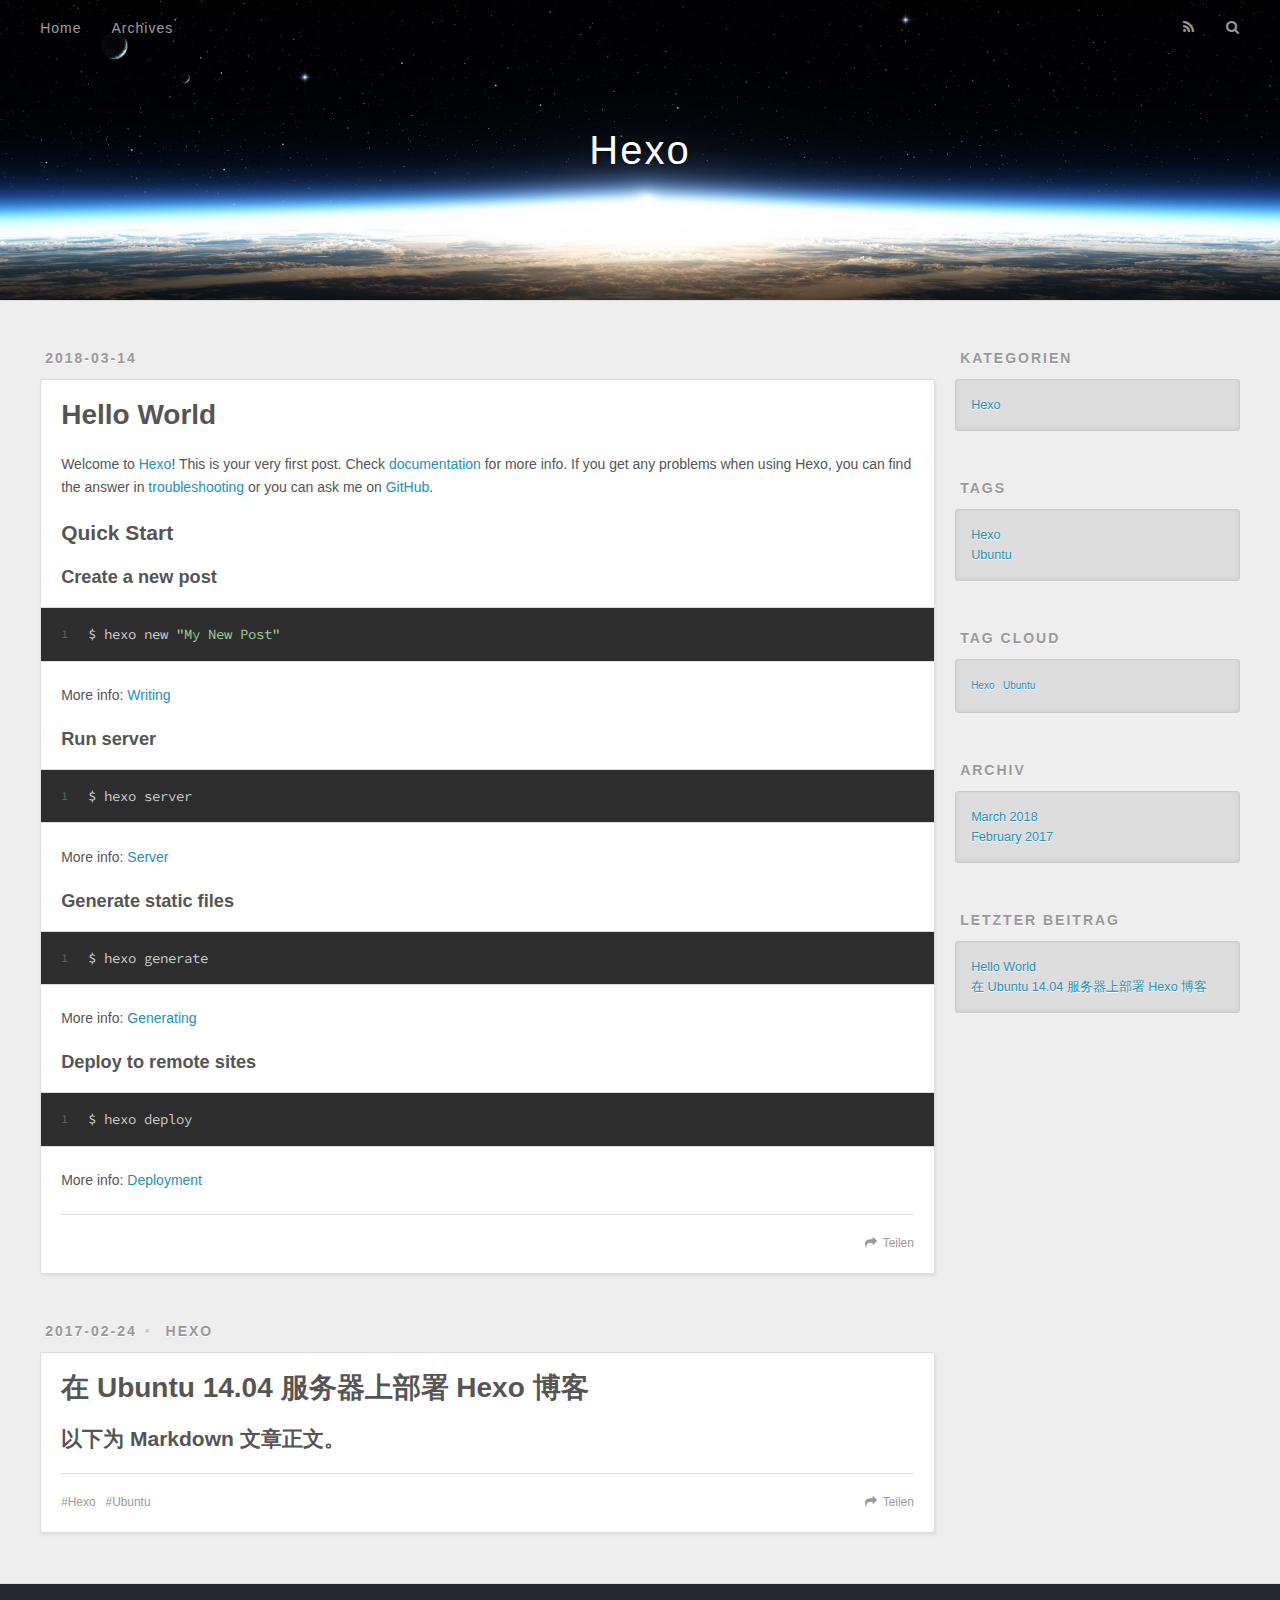
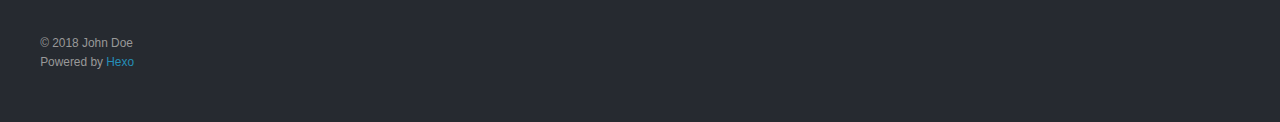
==== index.html @ 6bcdb3d4 "Site updated: 2018-03-14 22:25:10" ====
<!DOCTYPE html>
<html>
<head>
  <meta charset="utf-8">
  

  
  <title>Hexo</title>
  <meta name="viewport" content="width=device-width, initial-scale=1, maximum-scale=1">
  <meta property="og:type" content="website">
<meta property="og:title" content="Hexo">
<meta property="og:url" content="http://140.143.28.171/index.html">
<meta property="og:site_name" content="Hexo">
<meta name="twitter:card" content="summary">
<meta name="twitter:title" content="Hexo">
  
    <link rel="alternate" href="/atom.xml" title="Hexo" type="application/atom+xml">
  
  
    <link rel="icon" href="/favicon.png">
  
  
    <link href="//fonts.googleapis.com/css?family=Source+Code+Pro" rel="stylesheet" type="text/css">
  
  <link rel="stylesheet" href="/css/style.css">
</head>

<body>
  <div id="container">
    <div id="wrap">
      <header id="header">
  <div id="banner"></div>
  <div id="header-outer" class="outer">
    <div id="header-title" class="inner">
      <h1 id="logo-wrap">
        <a href="/" id="logo">Hexo</a>
      </h1>
      
    </div>
    <div id="header-inner" class="inner">
      <nav id="main-nav">
        <a id="main-nav-toggle" class="nav-icon"></a>
        
          <a class="main-nav-link" href="/">Home</a>
        
          <a class="main-nav-link" href="/archives">Archives</a>
        
      </nav>
      <nav id="sub-nav">
        
          <a id="nav-rss-link" class="nav-icon" href="/atom.xml" title="RSS Feed"></a>
        
        <a id="nav-search-btn" class="nav-icon" title="Suche"></a>
      </nav>
      <div id="search-form-wrap">
        <form action="//google.com/search" method="get" accept-charset="UTF-8" class="search-form"><input type="search" name="q" class="search-form-input" placeholder="Search"><button type="submit" class="search-form-submit">&#xF002;</button><input type="hidden" name="sitesearch" value="http://140.143.28.171"></form>
      </div>
    </div>
  </div>
</header>
      <div class="outer">
        <section id="main">
  
    <article id="post-hello-world" class="article article-type-post" itemscope itemprop="blogPost">
  <div class="article-meta">
    <a href="/2018/03/14/hello-world/" class="article-date">
  <time datetime="2018-03-14T14:08:36.602Z" itemprop="datePublished">2018-03-14</time>
</a>
    
  </div>
  <div class="article-inner">
    
    
      <header class="article-header">
        
  
    <h1 itemprop="name">
      <a class="article-title" href="/2018/03/14/hello-world/">Hello World</a>
    </h1>
  

      </header>
    
    <div class="article-entry" itemprop="articleBody">
      
        <p>Welcome to <a href="https://hexo.io/" target="_blank" rel="noopener">Hexo</a>! This is your very first post. Check <a href="https://hexo.io/docs/" target="_blank" rel="noopener">documentation</a> for more info. If you get any problems when using Hexo, you can find the answer in <a href="https://hexo.io/docs/troubleshooting.html" target="_blank" rel="noopener">troubleshooting</a> or you can ask me on <a href="https://github.com/hexojs/hexo/issues" target="_blank" rel="noopener">GitHub</a>.</p>
<h2 id="Quick-Start"><a href="#Quick-Start" class="headerlink" title="Quick Start"></a>Quick Start</h2><h3 id="Create-a-new-post"><a href="#Create-a-new-post" class="headerlink" title="Create a new post"></a>Create a new post</h3><figure class="highlight bash"><table><tr><td class="gutter"><pre><span class="line">1</span><br></pre></td><td class="code"><pre><span class="line">$ hexo new <span class="string">"My New Post"</span></span><br></pre></td></tr></table></figure>
<p>More info: <a href="https://hexo.io/docs/writing.html" target="_blank" rel="noopener">Writing</a></p>
<h3 id="Run-server"><a href="#Run-server" class="headerlink" title="Run server"></a>Run server</h3><figure class="highlight bash"><table><tr><td class="gutter"><pre><span class="line">1</span><br></pre></td><td class="code"><pre><span class="line">$ hexo server</span><br></pre></td></tr></table></figure>
<p>More info: <a href="https://hexo.io/docs/server.html" target="_blank" rel="noopener">Server</a></p>
<h3 id="Generate-static-files"><a href="#Generate-static-files" class="headerlink" title="Generate static files"></a>Generate static files</h3><figure class="highlight bash"><table><tr><td class="gutter"><pre><span class="line">1</span><br></pre></td><td class="code"><pre><span class="line">$ hexo generate</span><br></pre></td></tr></table></figure>
<p>More info: <a href="https://hexo.io/docs/generating.html" target="_blank" rel="noopener">Generating</a></p>
<h3 id="Deploy-to-remote-sites"><a href="#Deploy-to-remote-sites" class="headerlink" title="Deploy to remote sites"></a>Deploy to remote sites</h3><figure class="highlight bash"><table><tr><td class="gutter"><pre><span class="line">1</span><br></pre></td><td class="code"><pre><span class="line">$ hexo deploy</span><br></pre></td></tr></table></figure>
<p>More info: <a href="https://hexo.io/docs/deployment.html" target="_blank" rel="noopener">Deployment</a></p>

      
    </div>
    <footer class="article-footer">
      <a data-url="http://140.143.28.171/2018/03/14/hello-world/" data-id="cjer6gleu0001uqwlw4zab9rf" class="article-share-link">Teilen</a>
      
      
    </footer>
  </div>
  
</article>


  
    <article id="post-first-post" class="article article-type-post" itemscope itemprop="blogPost">
  <div class="article-meta">
    <a href="/2017/02/24/first-post/" class="article-date">
  <time datetime="2017-02-24T07:31:00.000Z" itemprop="datePublished">2017-02-24</time>
</a>
    
  <div class="article-category">
    <a class="article-category-link" href="/categories/Hexo/">Hexo</a>
  </div>

  </div>
  <div class="article-inner">
    
    
      <header class="article-header">
        
  
    <h1 itemprop="name">
      <a class="article-title" href="/2017/02/24/first-post/">在 Ubuntu 14.04 服务器上部署 Hexo 博客</a>
    </h1>
  

      </header>
    
    <div class="article-entry" itemprop="articleBody">
      
        <h2 id="以下为-Markdown-文章正文。"><a href="#以下为-Markdown-文章正文。" class="headerlink" title="以下为 Markdown 文章正文。"></a>以下为 Markdown 文章正文。</h2>
      
    </div>
    <footer class="article-footer">
      <a data-url="http://140.143.28.171/2017/02/24/first-post/" data-id="cjer6glel0000uqwlnw3iec7z" class="article-share-link">Teilen</a>
      
      
  <ul class="article-tag-list"><li class="article-tag-list-item"><a class="article-tag-list-link" href="/tags/Hexo/">Hexo</a></li><li class="article-tag-list-item"><a class="article-tag-list-link" href="/tags/Ubuntu/">Ubuntu</a></li></ul>

    </footer>
  </div>
  
</article>


  


</section>
        
          <aside id="sidebar">
  
    
  <div class="widget-wrap">
    <h3 class="widget-title">Kategorien</h3>
    <div class="widget">
      <ul class="category-list"><li class="category-list-item"><a class="category-list-link" href="/categories/Hexo/">Hexo</a></li></ul>
    </div>
  </div>


  
    
  <div class="widget-wrap">
    <h3 class="widget-title">Tags</h3>
    <div class="widget">
      <ul class="tag-list"><li class="tag-list-item"><a class="tag-list-link" href="/tags/Hexo/">Hexo</a></li><li class="tag-list-item"><a class="tag-list-link" href="/tags/Ubuntu/">Ubuntu</a></li></ul>
    </div>
  </div>


  
    
  <div class="widget-wrap">
    <h3 class="widget-title">Tag Cloud</h3>
    <div class="widget tagcloud">
      <a href="/tags/Hexo/" style="font-size: 10px;">Hexo</a> <a href="/tags/Ubuntu/" style="font-size: 10px;">Ubuntu</a>
    </div>
  </div>

  
    
  <div class="widget-wrap">
    <h3 class="widget-title">Archiv</h3>
    <div class="widget">
      <ul class="archive-list"><li class="archive-list-item"><a class="archive-list-link" href="/archives/2018/03/">March 2018</a></li><li class="archive-list-item"><a class="archive-list-link" href="/archives/2017/02/">February 2017</a></li></ul>
    </div>
  </div>


  
    
  <div class="widget-wrap">
    <h3 class="widget-title">letzter Beitrag</h3>
    <div class="widget">
      <ul>
        
          <li>
            <a href="/2018/03/14/hello-world/">Hello World</a>
          </li>
        
          <li>
            <a href="/2017/02/24/first-post/">在 Ubuntu 14.04 服务器上部署 Hexo 博客</a>
          </li>
        
      </ul>
    </div>
  </div>

  
</aside>
        
      </div>
      <footer id="footer">
  
  <div class="outer">
    <div id="footer-info" class="inner">
      &copy; 2018 John Doe<br>
      Powered by <a href="http://hexo.io/" target="_blank">Hexo</a>
    </div>
  </div>
</footer>
    </div>
    <nav id="mobile-nav">
  
    <a href="/" class="mobile-nav-link">Home</a>
  
    <a href="/archives" class="mobile-nav-link">Archives</a>
  
</nav>
    

<script src="//ajax.googleapis.com/ajax/libs/jquery/2.0.3/jquery.min.js"></script>


  <link rel="stylesheet" href="/fancybox/jquery.fancybox.css">
  <script src="/fancybox/jquery.fancybox.pack.js"></script>


<script src="/js/script.js"></script>



  </div>
</body>
</html>
---- css/style.css ----
body {
  width: 100%;
}
body:before,
body:after {
  content: "";
  display: table;
}
body:after {
  clear: both;
}
html,
body,
div,
span,
applet,
object,
iframe,
h1,
h2,
h3,
h4,
h5,
h6,
p,
blockquote,
pre,
a,
abbr,
acronym,
address,
big,
cite,
code,
del,
dfn,
em,
img,
ins,
kbd,
q,
s,
samp,
small,
strike,
strong,
sub,
sup,
tt,
var,
dl,
dt,
dd,
ol,
ul,
li,
fieldset,
form,
label,
legend,
table,
caption,
tbody,
tfoot,
thead,
tr,
th,
td {
  margin: 0;
  padding: 0;
  border: 0;
  outline: 0;
  font-weight: inherit;
  font-style: inherit;
  font-family: inherit;
  font-size: 100%;
  vertical-align: baseline;
}
body {
  line-height: 1;
  color: #000;
  background: #fff;
}
ol,
ul {
  list-style: none;
}
table {
  border-collapse: separate;
  border-spacing: 0;
  vertical-align: middle;
}
caption,
th,
td {
  text-align: left;
  font-weight: normal;
  vertical-align: middle;
}
a img {
  border: none;
}
input,
button {
  margin: 0;
  padding: 0;
}
input::-moz-focus-inner,
button::-moz-focus-inner {
  border: 0;
  padding: 0;
}
@font-face {
  font-family: FontAwesome;
  font-style: normal;
  font-weight: normal;
  src: url("fonts/fontawesome-webfont.eot?v=#4.0.3");
  src: url("fonts/fontawesome-webfont.eot?#iefix&v=#4.0.3") format("embedded-opentype"), url("fonts/fontawesome-webfont.woff?v=#4.0.3") format("woff"), url("fonts/fontawesome-webfont.ttf?v=#4.0.3") format("truetype"), url("fonts/fontawesome-webfont.svg#fontawesomeregular?v=#4.0.3") format("svg");
}
html,
body,
#container {
  height: 100%;
}
body {
  background: #eee;
  font: 14px -apple-system, BlinkMacSystemFont, "Segoe UI", "Roboto", "Oxygen", "Ubuntu", "Cantarell", "Fira Sans", "Droid Sans", "Helvetica Neue", sans-serif;
  -webkit-text-size-adjust: 100%;
}
.outer {
  max-width: 1220px;
  margin: 0 auto;
  padding: 0 20px;
}
.outer:before,
.outer:after {
  content: "";
  display: table;
}
.outer:after {
  clear: both;
}
.inner {
  display: inline;
  float: left;
  width: 98.33333333333333%;
  margin: 0 0.833333333333333%;
}
.left,
.alignleft {
  float: left;
}
.right,
.alignright {
  float: right;
}
.clear {
  clear: both;
}
#container {
  position: relative;
}
.mobile-nav-on {
  overflow: hidden;
}
#wrap {
  height: 100%;
  width: 100%;
  position: absolute;
  top: 0;
  left: 0;
  -webkit-transition: 0.2s ease-out;
  -moz-transition: 0.2s ease-out;
  -ms-transition: 0.2s ease-out;
  transition: 0.2s ease-out;
  z-index: 1;
  background: #eee;
}
.mobile-nav-on #wrap {
  left: 280px;
}
@media screen and (min-width: 768px) {
  #main {
    display: inline;
    float: left;
    width: 73.33333333333333%;
    margin: 0 0.833333333333333%;
  }
}
.article-date,
.article-category-link,
.archive-year,
.widget-title {
  text-decoration: none;
  text-transform: uppercase;
  letter-spacing: 2px;
  color: #999;
  margin-bottom: 1em;
  margin-left: 5px;
  line-height: 1em;
  text-shadow: 0 1px #fff;
  font-weight: bold;
}
.article-inner,
.archive-article-inner {
  background: #fff;
  -webkit-box-shadow: 1px 2px 3px #ddd;
  box-shadow: 1px 2px 3px #ddd;
  border: 1px solid #ddd;
  border-radius: 3px;
}
.article-entry h1,
.widget h1 {
  font-size: 2em;
}
.article-entry h2,
.widget h2 {
  font-size: 1.5em;
}
.article-entry h3,
.widget h3 {
  font-size: 1.3em;
}
.article-entry h4,
.widget h4 {
  font-size: 1.2em;
}
.article-entry h5,
.widget h5 {
  font-size: 1em;
}
.article-entry h6,
.widget h6 {
  font-size: 1em;
  color: #999;
}
.article-entry hr,
.widget hr {
  border: 1px dashed #ddd;
}
.article-entry strong,
.widget strong {
  font-weight: bold;
}
.article-entry em,
.widget em,
.article-entry cite,
.widget cite {
  font-style: italic;
}
.article-entry sup,
.widget sup,
.article-entry sub,
.widget sub {
  font-size: 0.75em;
  line-height: 0;
  position: relative;
  vertical-align: baseline;
}
.article-entry sup,
.widget sup {
  top: -0.5em;
}
.article-entry sub,
.widget sub {
  bottom: -0.2em;
}
.article-entry small,
.widget small {
  font-size: 0.85em;
}
.article-entry acronym,
.widget acronym,
.article-entry abbr,
.widget abbr {
  border-bottom: 1px dotted;
}
.article-entry ul,
.widget ul,
.article-entry ol,
.widget ol,
.article-entry dl,
.widget dl {
  margin: 0 20px;
  line-height: 1.6em;
}
.article-entry ul ul,
.widget ul ul,
.article-entry ol ul,
.widget ol ul,
.article-entry ul ol,
.widget ul ol,
.article-entry ol ol,
.widget ol ol {
  margin-top: 0;
  margin-bottom: 0;
}
.article-entry ul,
.widget ul {
  list-style: disc;
}
.article-entry ol,
.widget ol {
  list-style: decimal;
}
.article-entry dt,
.widget dt {
  font-weight: bold;
}
#header {
  height: 300px;
  position: relative;
  border-bottom: 1px solid #ddd;
}
#header:before,
#header:after {
  content: "";
  position: absolute;
  left: 0;
  right: 0;
  height: 40px;
}
#header:before {
  top: 0;
  background: -webkit-linear-gradient(rgba(0,0,0,0.2), transparent);
  background: -moz-linear-gradient(rgba(0,0,0,0.2), transparent);
  background: -ms-linear-gradient(rgba(0,0,0,0.2), transparent);
  background: linear-gradient(rgba(0,0,0,0.2), transparent);
}
#header:after {
  bottom: 0;
  background: -webkit-linear-gradient(transparent, rgba(0,0,0,0.2));
  background: -moz-linear-gradient(transparent, rgba(0,0,0,0.2));
  background: -ms-linear-gradient(transparent, rgba(0,0,0,0.2));
  background: linear-gradient(transparent, rgba(0,0,0,0.2));
}
#header-outer {
  height: 100%;
  position: relative;
}
#header-inner {
  position: relative;
  overflow: hidden;
}
#banner {
  position: absolute;
  top: 0;
  left: 0;
  width: 100%;
  height: 100%;
  background: url("images/banner.jpg") center #000;
  -webkit-background-size: cover;
  -moz-background-size: cover;
  background-size: cover;
  z-index: -1;
}
#header-title {
  text-align: center;
  height: 40px;
  position: absolute;
  top: 50%;
  left: 0;
  margin-top: -20px;
}
#logo,
#subtitle {
  text-decoration: none;
  color: #fff;
  font-weight: 300;
  text-shadow: 0 1px 4px rgba(0,0,0,0.3);
}
#logo {
  font-size: 40px;
  line-height: 40px;
  letter-spacing: 2px;
}
#subtitle {
  font-size: 16px;
  line-height: 16px;
  letter-spacing: 1px;
}
#subtitle-wrap {
  margin-top: 16px;
}
#main-nav {
  float: left;
  margin-left: -15px;
}
.nav-icon,
.main-nav-link {
  float: left;
  color: #fff;
  opacity: 0.6;
  text-decoration: none;
  text-shadow: 0 1px rgba(0,0,0,0.2);
  -webkit-transition: opacity 0.2s;
  -moz-transition: opacity 0.2s;
  -ms-transition: opacity 0.2s;
  transition: opacity 0.2s;
  display: block;
  padding: 20px 15px;
}
.nav-icon:hover,
.main-nav-link:hover {
  opacity: 1;
}
.nav-icon {
  font-family: FontAwesome;
  text-align: center;
  font-size: 14px;
  width: 14px;
  height: 14px;
  padding: 20px 15px;
  position: relative;
  cursor: pointer;
}
.main-nav-link {
  font-weight: 300;
  letter-spacing: 1px;
}
@media screen and (max-width: 479px) {
  .main-nav-link {
    display: none;
  }
}
#main-nav-toggle {
  display: none;
}
#main-nav-toggle:before {
  content: "\f0c9";
}
@media screen and (max-width: 479px) {
  #main-nav-toggle {
    display: block;
  }
}
#sub-nav {
  float: right;
  margin-right: -15px;
}
#nav-rss-link:before {
  content: "\f09e";
}
#nav-search-btn:before {
  content: "\f002";
}
#search-form-wrap {
  position: absolute;
  top: 15px;
  width: 150px;
  height: 30px;
  right: -150px;
  opacity: 0;
  -webkit-transition: 0.2s ease-out;
  -moz-transition: 0.2s ease-out;
  -ms-transition: 0.2s ease-out;
  transition: 0.2s ease-out;
}
#search-form-wrap.on {
  opacity: 1;
  right: 0;
}
@media screen and (max-width: 479px) {
  #search-form-wrap {
    width: 100%;
    right: -100%;
  }
}
.search-form {
  position: absolute;
  top: 0;
  left: 0;
  right: 0;
  background: #fff;
  padding: 5px 15px;
  border-radius: 15px;
  -webkit-box-shadow: 0 0 10px rgba(0,0,0,0.3);
  box-shadow: 0 0 10px rgba(0,0,0,0.3);
}
.search-form-input {
  border: none;
  background: none;
  color: #555;
  width: 100%;
  font: 13px -apple-system, BlinkMacSystemFont, "Segoe UI", "Roboto", "Oxygen", "Ubuntu", "Cantarell", "Fira Sans", "Droid Sans", "Helvetica Neue", sans-serif;
  outline: none;
}
.search-form-input::-webkit-search-results-decoration,
.search-form-input::-webkit-search-cancel-button {
  -webkit-appearance: none;
}
.search-form-submit {
  position: absolute;
  top: 50%;
  right: 10px;
  margin-top: -7px;
  font: 13px FontAwesome;
  border: none;
  background: none;
  color: #bbb;
  cursor: pointer;
}
.search-form-submit:hover,
.search-form-submit:focus {
  color: #777;
}
.article {
  margin: 50px 0;
}
.article-inner {
  overflow: hidden;
}
.article-meta:before,
.article-meta:after {
  content: "";
  display: table;
}
.article-meta:after {
  clear: both;
}
.article-date {
  float: left;
}
.article-category {
  float: left;
  line-height: 1em;
  color: #ccc;
  text-shadow: 0 1px #fff;
  margin-left: 8px;
}
.article-category:before {
  content: "\2022";
}
.article-category-link {
  margin: 0 12px 1em;
}
.article-header {
  padding: 20px 20px 0;
}
.article-title {
  text-decoration: none;
  font-size: 2em;
  font-weight: bold;
  color: #555;
  line-height: 1.1em;
  -webkit-transition: color 0.2s;
  -moz-transition: color 0.2s;
  -ms-transition: color 0.2s;
  transition: color 0.2s;
}
a.article-title:hover {
  color: #258fb8;
}
.article-entry {
  color: #555;
  padding: 0 20px;
}
.article-entry:before,
.article-entry:after {
  content: "";
  display: table;
}
.article-entry:after {
  clear: both;
}
.article-entry p,
.article-entry table {
  line-height: 1.6em;
  margin: 1.6em 0;
}
.article-entry h1,
.article-entry h2,
.article-entry h3,
.article-entry h4,
.article-entry h5,
.article-entry h6 {
  font-weight: bold;
}
.article-entry h1,
.article-entry h2,
.article-entry h3,
.article-entry h4,
.article-entry h5,
.article-entry h6 {
  line-height: 1.1em;
  margin: 1.1em 0;
}
.article-entry a {
  color: #258fb8;
  text-decoration: none;
}
.article-entry a:hover {
  text-decoration: underline;
}
.article-entry ul,
.article-entry ol,
.article-entry dl {
  margin-top: 1.6em;
  margin-bottom: 1.6em;
}
.article-entry img,
.article-entry video {
  max-width: 100%;
  height: auto;
  display: block;
  margin: auto;
}
.article-entry iframe {
  border: none;
}
.article-entry table {
  width: 100%;
  border-collapse: collapse;
  border-spacing: 0;
}
.article-entry th {
  font-weight: bold;
  border-bottom: 3px solid #ddd;
  padding-bottom: 0.5em;
}
.article-entry td {
  border-bottom: 1px solid #ddd;
  padding: 10px 0;
}
.article-entry blockquote {
  font-family: Georgia, "Times New Roman", serif;
  font-size: 1.4em;
  margin: 1.6em 20px;
  text-align: center;
}
.article-entry blockquote footer {
  font-size: 14px;
  margin: 1.6em 0;
  font-family: -apple-system, BlinkMacSystemFont, "Segoe UI", "Roboto", "Oxygen", "Ubuntu", "Cantarell", "Fira Sans", "Droid Sans", "Helvetica Neue", sans-serif;
}
.article-entry blockquote footer cite:before {
  content: "—";
  padding: 0 0.5em;
}
.article-entry .pullquote {
  text-align: left;
  width: 45%;
  margin: 0;
}
.article-entry .pullquote.left {
  margin-left: 0.5em;
  margin-right: 1em;
}
.article-entry .pullquote.right {
  margin-right: 0.5em;
  margin-left: 1em;
}
.article-entry .caption {
  color: #999;
  display: block;
  font-size: 0.9em;
  margin-top: 0.5em;
  position: relative;
  text-align: center;
}
.article-entry .video-container {
  position: relative;
  padding-top: 56.25%;
  height: 0;
  overflow: hidden;
}
.article-entry .video-container iframe,
.article-entry .video-container object,
.article-entry .video-container embed {
  position: absolute;
  top: 0;
  left: 0;
  width: 100%;
  height: 100%;
  margin-top: 0;
}
.article-more-link a {
  display: inline-block;
  line-height: 1em;
  padding: 6px 15px;
  border-radius: 15px;
  background: #eee;
  color: #999;
  text-shadow: 0 1px #fff;
  text-decoration: none;
}
.article-more-link a:hover {
  background: #258fb8;
  color: #fff;
  text-decoration: none;
  text-shadow: 0 1px #1e7293;
}
.article-footer {
  font-size: 0.85em;
  line-height: 1.6em;
  border-top: 1px solid #ddd;
  padding-top: 1.6em;
  margin: 0 20px 20px;
}
.article-footer:before,
.article-footer:after {
  content: "";
  display: table;
}
.article-footer:after {
  clear: both;
}
.article-footer a {
  color: #999;
  text-decoration: none;
}
.article-footer a:hover {
  color: #555;
}
.article-tag-list-item {
  float: left;
  margin-right: 10px;
}
.article-tag-list-link:before {
  content: "#";
}
.article-comment-link {
  float: right;
}
.article-comment-link:before {
  content: "\f075";
  font-family: FontAwesome;
  padding-right: 8px;
}
.article-share-link {
  cursor: pointer;
  float: right;
  margin-left: 20px;
}
.article-share-link:before {
  content: "\f064";
  font-family: FontAwesome;
  padding-right: 6px;
}
#article-nav {
  position: relative;
}
#article-nav:before,
#article-nav:after {
  content: "";
  display: table;
}
#article-nav:after {
  clear: both;
}
@media screen and (min-width: 768px) {
  #article-nav {
    margin: 50px 0;
  }
  #article-nav:before {
    width: 8px;
    height: 8px;
    position: absolute;
    top: 50%;
    left: 50%;
    margin-top: -4px;
    margin-left: -4px;
    content: "";
    border-radius: 50%;
    background: #ddd;
    -webkit-box-shadow: 0 1px 2px #fff;
    box-shadow: 0 1px 2px #fff;
  }
}
.article-nav-link-wrap {
  text-decoration: none;
  text-shadow: 0 1px #fff;
  color: #999;
  -webkit-box-sizing: border-box;
  -moz-box-sizing: border-box;
  box-sizing: border-box;
  margin-top: 50px;
  text-align: center;
  display: block;
}
.article-nav-link-wrap:hover {
  color: #555;
}
@media screen and (min-width: 768px) {
  .article-nav-link-wrap {
    width: 50%;
    margin-top: 0;
  }
}
@media screen and (min-width: 768px) {
  #article-nav-newer {
    float: left;
    text-align: right;
    padding-right: 20px;
  }
}
@media screen and (min-width: 768px) {
  #article-nav-older {
    float: right;
    text-align: left;
    padding-left: 20px;
  }
}
.article-nav-caption {
  text-transform: uppercase;
  letter-spacing: 2px;
  color: #ddd;
  line-height: 1em;
  font-weight: bold;
}
#article-nav-newer .article-nav-caption {
  margin-right: -2px;
}
.article-nav-title {
  font-size: 0.85em;
  line-height: 1.6em;
  margin-top: 0.5em;
}
.article-share-box {
  position: absolute;
  display: none;
  background: #fff;
  -webkit-box-shadow: 1px 2px 10px rgba(0,0,0,0.2);
  box-shadow: 1px 2px 10px rgba(0,0,0,0.2);
  border-radius: 3px;
  margin-left: -145px;
  overflow: hidden;
  z-index: 1;
}
.article-share-box.on {
  display: block;
}
.article-share-input {
  width: 100%;
  background: none;
  -webkit-box-sizing: border-box;
  -moz-box-sizing: border-box;
  box-sizing: border-box;
  font: 14px -apple-system, BlinkMacSystemFont, "Segoe UI", "Roboto", "Oxygen", "Ubuntu", "Cantarell", "Fira Sans", "Droid Sans", "Helvetica Neue", sans-serif;
  padding: 0 15px;
  color: #555;
  outline: none;
  border: 1px solid #ddd;
  border-radius: 3px 3px 0 0;
  height: 36px;
  line-height: 36px;
}
.article-share-links {
  background: #eee;
}
.article-share-links:before,
.article-share-links:after {
  content: "";
  display: table;
}
.article-share-links:after {
  clear: both;
}
.article-share-twitter,
.article-share-facebook,
.article-share-pinterest,
.article-share-google {
  width: 50px;
  height: 36px;
  display: block;
  float: left;
  position: relative;
  color: #999;
  text-shadow: 0 1px #fff;
}
.article-share-twitter:before,
.article-share-facebook:before,
.article-share-pinterest:before,
.article-share-google:before {
  font-size: 20px;
  font-family: FontAwesome;
  width: 20px;
  height: 20px;
  position: absolute;
  top: 50%;
  left: 50%;
  margin-top: -10px;
  margin-left: -10px;
  text-align: center;
}
.article-share-twitter:hover,
.article-share-facebook:hover,
.article-share-pinterest:hover,
.article-share-google:hover {
  color: #fff;
}
.article-share-twitter:before {
  content: "\f099";
}
.article-share-twitter:hover {
  background: #00aced;
  text-shadow: 0 1px #008abe;
}
.article-share-facebook:before {
  content: "\f09a";
}
.article-share-facebook:hover {
  background: #3b5998;
  text-shadow: 0 1px #2f477a;
}
.article-share-pinterest:before {
  content: "\f0d2";
}
.article-share-pinterest:hover {
  background: #cb2027;
  text-shadow: 0 1px #a21a1f;
}
.article-share-google:before {
  content: "\f0d5";
}
.article-share-google:hover {
  background: #dd4b39;
  text-shadow: 0 1px #be3221;
}
.article-gallery {
  background: #000;
  position: relative;
}
.article-gallery-photos {
  position: relative;
  overflow: hidden;
}
.article-gallery-img {
  display: none;
  max-width: 100%;
}
.article-gallery-img:first-child {
  display: block;
}
.article-gallery-img.loaded {
  position: absolute;
  display: block;
}
.article-gallery-img img {
  display: block;
  max-width: 100%;
  margin: 0 auto;
}
#comments {
  background: #fff;
  -webkit-box-shadow: 1px 2px 3px #ddd;
  box-shadow: 1px 2px 3px #ddd;
  padding: 20px;
  border: 1px solid #ddd;
  border-radius: 3px;
  margin: 50px 0;
}
#comments a {
  color: #258fb8;
}
.archives-wrap {
  margin: 50px 0;
}
.archives:before,
.archives:after {
  content: "";
  display: table;
}
.archives:after {
  clear: both;
}
.archive-year-wrap {
  margin-bottom: 1em;
}
.archives {
  -webkit-column-gap: 10px;
  -moz-column-gap: 10px;
  column-gap: 10px;
}
@media screen and (min-width: 480px) and (max-width: 767px) {
  .archives {
    -webkit-column-count: 2;
    -moz-column-count: 2;
    column-count: 2;
  }
}
@media screen and (min-width: 768px) {
  .archives {
    -webkit-column-count: 3;
    -moz-column-count: 3;
    column-count: 3;
  }
}
.archive-article {
  -webkit-column-break-inside: avoid;
  page-break-inside: avoid;
  overflow: hidden;
  break-inside: avoid-column;
}
.archive-article-inner {
  padding: 10px;
  margin-bottom: 15px;
}
.archive-article-title {
  text-decoration: none;
  font-weight: bold;
  color: #555;
  -webkit-transition: color 0.2s;
  -moz-transition: color 0.2s;
  -ms-transition: color 0.2s;
  transition: color 0.2s;
  line-height: 1.6em;
}
.archive-article-title:hover {
  color: #258fb8;
}
.archive-article-footer {
  margin-top: 1em;
}
.archive-article-date {
  color: #999;
  text-decoration: none;
  font-size: 0.85em;
  line-height: 1em;
  margin-bottom: 0.5em;
  display: block;
}
#page-nav {
  margin: 50px auto;
  background: #fff;
  -webkit-box-shadow: 1px 2px 3px #ddd;
  box-shadow: 1px 2px 3px #ddd;
  border: 1px solid #ddd;
  border-radius: 3px;
  text-align: center;
  color: #999;
  overflow: hidden;
}
#page-nav:before,
#page-nav:after {
  content: "";
  display: table;
}
#page-nav:after {
  clear: both;
}
#page-nav a,
#page-nav span {
  padding: 10px 20px;
  line-height: 1;
  height: 2ex;
}
#page-nav a {
  color: #999;
  text-decoration: none;
}
#page-nav a:hover {
  background: #999;
  color: #fff;
}
#page-nav .prev {
  float: left;
}
#page-nav .next {
  float: right;
}
#page-nav .page-number {
  display: inline-block;
}
@media screen and (max-width: 479px) {
  #page-nav .page-number {
    display: none;
  }
}
#page-nav .current {
  color: #555;
  font-weight: bold;
}
#page-nav .space {
  color: #ddd;
}
#footer {
  background: #262a30;
  padding: 50px 0;
  border-top: 1px solid #ddd;
  color: #999;
}
#footer a {
  color: #258fb8;
  text-decoration: none;
}
#footer a:hover {
  text-decoration: underline;
}
#footer-info {
  line-height: 1.6em;
  font-size: 0.85em;
}
.article-entry pre,
.article-entry .highlight {
  background: #2d2d2d;
  margin: 0 -20px;
  padding: 15px 20px;
  border-style: solid;
  border-color: #ddd;
  border-width: 1px 0;
  overflow: auto;
  color: #ccc;
  line-height: 22.400000000000002px;
}
.article-entry .highlight .gutter pre,
.article-entry .gist .gist-file .gist-data .line-numbers {
  color: #666;
  font-size: 0.85em;
}
.article-entry pre,
.article-entry code {
  font-family: "Source Code Pro", Consolas, Monaco, Menlo, Consolas, monospace;
}
.article-entry code {
  background: #eee;
  text-shadow: 0 1px #fff;
  padding: 0 0.3em;
}
.article-entry pre code {
  background: none;
  text-shadow: none;
  padding: 0;
}
.article-entry .highlight pre {
  border: none;
  margin: 0;
  padding: 0;
}
.article-entry .highlight table {
  margin: 0;
  width: auto;
}
.article-entry .highlight td {
  border: none;
  padding: 0;
}
.article-entry .highlight figcaption {
  font-size: 0.85em;
  color: #999;
  line-height: 1em;
  margin-bottom: 1em;
}
.article-entry .highlight figcaption:before,
.article-entry .highlight figcaption:after {
  content: "";
  display: table;
}
.article-entry .highlight figcaption:after {
  clear: both;
}
.article-entry .highlight figcaption a {
  float: right;
}
.article-entry .highlight .gutter pre {
  text-align: right;
  padding-right: 20px;
}
.article-entry .highlight .line {
  height: 22.400000000000002px;
}
.article-entry .highlight .line.marked {
  background: #515151;
}
.article-entry .gist {
  margin: 0 -20px;
  border-style: solid;
  border-color: #ddd;
  border-width: 1px 0;
  background: #2d2d2d;
  padding: 15px 20px 15px 0;
}
.article-entry .gist .gist-file {
  border: none;
  font-family: "Source Code Pro", Consolas, Monaco, Menlo, Consolas, monospace;
  margin: 0;
}
.article-entry .gist .gist-file .gist-data {
  background: none;
  border: none;
}
.article-entry .gist .gist-file .gist-data .line-numbers {
  background: none;
  border: none;
  padding: 0 20px 0 0;
}
.article-entry .gist .gist-file .gist-data .line-data {
  padding: 0 !important;
}
.article-entry .gist .gist-file .highlight {
  margin: 0;
  padding: 0;
  border: none;
}
.article-entry .gist .gist-file .gist-meta {
  background: #2d2d2d;
  color: #999;
  font: 0.85em -apple-system, BlinkMacSystemFont, "Segoe UI", "Roboto", "Oxygen", "Ubuntu", "Cantarell", "Fira Sans", "Droid Sans", "Helvetica Neue", sans-serif;
  text-shadow: 0 0;
  padding: 0;
  margin-top: 1em;
  margin-left: 20px;
}
.article-entry .gist .gist-file .gist-meta a {
  color: #258fb8;
  font-weight: normal;
}
.article-entry .gist .gist-file .gist-meta a:hover {
  text-decoration: underline;
}
pre .comment,
pre .title {
  color: #999;
}
pre .variable,
pre .attribute,
pre .tag,
pre .regexp,
pre .ruby .constant,
pre .xml .tag .title,
pre .xml .pi,
pre .xml .doctype,
pre .html .doctype,
pre .css .id,
pre .css .class,
pre .css .pseudo {
  color: #f2777a;
}
pre .number,
pre .preprocessor,
pre .built_in,
pre .literal,
pre .params,
pre .constant {
  color: #f99157;
}
pre .class,
pre .ruby .class .title,
pre .css .rules .attribute {
  color: #9c9;
}
pre .string,
pre .value,
pre .inheritance,
pre .header,
pre .ruby .symbol,
pre .xml .cdata {
  color: #9c9;
}
pre .css .hexcolor {
  color: #6cc;
}
pre .function,
pre .python .decorator,
pre .python .title,
pre .ruby .function .title,
pre .ruby .title .keyword,
pre .perl .sub,
pre .javascript .title,
pre .coffeescript .title {
  color: #69c;
}
pre .keyword,
pre .javascript .function {
  color: #c9c;
}
@media screen and (max-width: 479px) {
  #mobile-nav {
    position: absolute;
    top: 0;
    left: 0;
    width: 280px;
    height: 100%;
    background: #191919;
    border-right: 1px solid #fff;
  }
}
@media screen and (max-width: 479px) {
  .mobile-nav-link {
    display: block;
    color: #999;
    text-decoration: none;
    padding: 15px 20px;
    font-weight: bold;
  }
  .mobile-nav-link:hover {
    color: #fff;
  }
}
@media screen and (min-width: 768px) {
  #sidebar {
    display: inline;
    float: left;
    width: 23.333333333333332%;
    margin: 0 0.833333333333333%;
  }
}
.widget-wrap {
  margin: 50px 0;
}
.widget {
  color: #777;
  text-shadow: 0 1px #fff;
  background: #ddd;
  -webkit-box-shadow: 0 -1px 4px #ccc inset;
  box-shadow: 0 -1px 4px #ccc inset;
  border: 1px solid #ccc;
  padding: 15px;
  border-radius: 3px;
}
.widget a {
  color: #258fb8;
  text-decoration: none;
}
.widget a:hover {
  text-decoration: underline;
}
.widget ul ul,
.widget ol ul,
.widget dl ul,
.widget ul ol,
.widget ol ol,
.widget dl ol,
.widget ul dl,
.widget ol dl,
.widget dl dl {
  margin-left: 15px;
  list-style: disc;
}
.widget {
  line-height: 1.6em;
  word-wrap: break-word;
  font-size: 0.9em;
}
.widget ul,
.widget ol {
  list-style: none;
  margin: 0;
}
.widget ul ul,
.widget ol ul,
.widget ul ol,
.widget ol ol {
  margin: 0 20px;
}
.widget ul ul,
.widget ol ul {
  list-style: disc;
}
.widget ul ol,
.widget ol ol {
  list-style: decimal;
}
.category-list-count,
.tag-list-count,
.archive-list-count {
  padding-left: 5px;
  color: #999;
  font-size: 0.85em;
}
.category-list-count:before,
.tag-list-count:before,
.archive-list-count:before {
  content: "(";
}
.category-list-count:after,
.tag-list-count:after,
.archive-list-count:after {
  content: ")";
}
.tagcloud a {
  margin-right: 5px;
  display: inline-block;
}
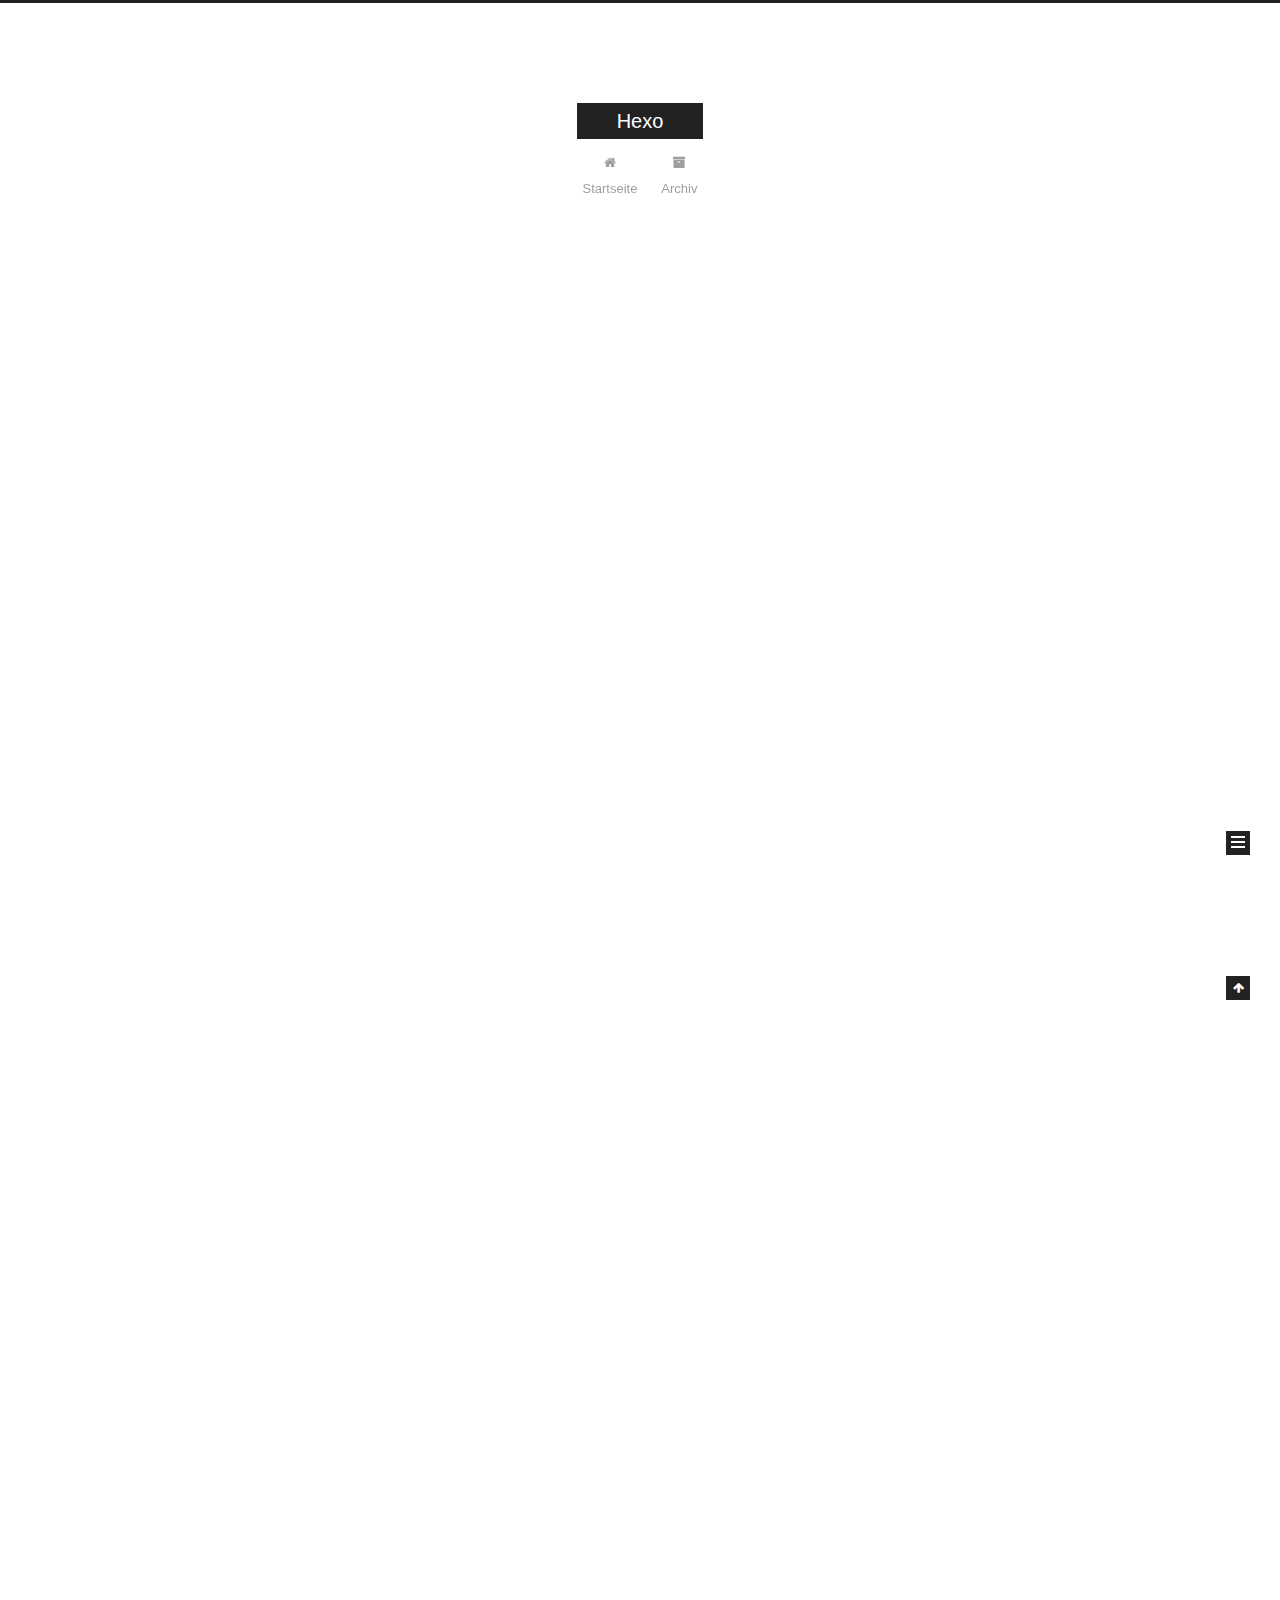
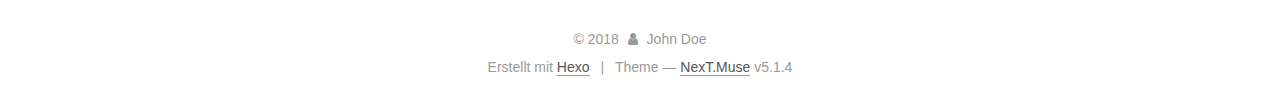
==== commit ed789080: "Site updated: 2018-03-14 23:15:57" ====
--- a/index.html
+++ b/index.html
@@ -1,89 +1,305 @@
 <!DOCTYPE html>
-<html>
+
+
+
+  
+
+
+<html class="theme-next muse use-motion" lang="">
 <head>
-  <meta charset="utf-8">
-  
-
-  
-  <title>Hexo</title>
-  <meta name="viewport" content="width=device-width, initial-scale=1, maximum-scale=1">
-  <meta property="og:type" content="website">
+  <meta charset="UTF-8"/>
+<meta http-equiv="X-UA-Compatible" content="IE=edge" />
+<meta name="viewport" content="width=device-width, initial-scale=1, maximum-scale=1"/>
+<meta name="theme-color" content="#222">
+
+
+
+
+
+
+
+
+
+<meta http-equiv="Cache-Control" content="no-transform" />
+<meta http-equiv="Cache-Control" content="no-siteapp" />
+
+
+
+
+
+
+
+
+
+
+
+
+
+
+
+
+  
+  
+  <link href="/lib/fancybox/source/jquery.fancybox.css?v=2.1.5" rel="stylesheet" type="text/css" />
+
+
+
+
+
+
+
+<link href="/lib/font-awesome/css/font-awesome.min.css?v=4.6.2" rel="stylesheet" type="text/css" />
+
+<link href="/css/main.css?v=5.1.4" rel="stylesheet" type="text/css" />
+
+
+  <link rel="apple-touch-icon" sizes="180x180" href="/images/apple-touch-icon-next.png?v=5.1.4">
+
+
+  <link rel="icon" type="image/png" sizes="32x32" href="/images/favicon-32x32-next.png?v=5.1.4">
+
+
+  <link rel="icon" type="image/png" sizes="16x16" href="/images/favicon-16x16-next.png?v=5.1.4">
+
+
+  <link rel="mask-icon" href="/images/logo.svg?v=5.1.4" color="#222">
+
+
+
+
+
+  <meta name="keywords" content="Hexo, NexT" />
+
+
+
+
+
+
+
+
+
+
+<meta property="og:type" content="website">
 <meta property="og:title" content="Hexo">
 <meta property="og:url" content="http://140.143.28.171/index.html">
 <meta property="og:site_name" content="Hexo">
 <meta name="twitter:card" content="summary">
 <meta name="twitter:title" content="Hexo">
-  
-    <link rel="alternate" href="/atom.xml" title="Hexo" type="application/atom+xml">
-  
-  
-    <link rel="icon" href="/favicon.png">
-  
-  
-    <link href="//fonts.googleapis.com/css?family=Source+Code+Pro" rel="stylesheet" type="text/css">
-  
-  <link rel="stylesheet" href="/css/style.css">
+
+
+
+<script type="text/javascript" id="hexo.configurations">
+  var NexT = window.NexT || {};
+  var CONFIG = {
+    root: '/',
+    scheme: 'Muse',
+    version: '5.1.4',
+    sidebar: {"position":"left","display":"post","offset":12,"b2t":false,"scrollpercent":false,"onmobile":false},
+    fancybox: true,
+    tabs: true,
+    motion: {"enable":true,"async":false,"transition":{"post_block":"fadeIn","post_header":"slideDownIn","post_body":"slideDownIn","coll_header":"slideLeftIn","sidebar":"slideUpIn"}},
+    duoshuo: {
+      userId: '0',
+      author: 'Author'
+    },
+    algolia: {
+      applicationID: '',
+      apiKey: '',
+      indexName: '',
+      hits: {"per_page":10},
+      labels: {"input_placeholder":"Search for Posts","hits_empty":"We didn't find any results for the search: ${query}","hits_stats":"${hits} results found in ${time} ms"}
+    }
+  };
+</script>
+
+
+
+  <link rel="canonical" href="http://140.143.28.171/"/>
+
+
+
+
+
+  <title>Hexo</title>
+  
+
+
+
+
+
+
+
+
 </head>
 
-<body>
-  <div id="container">
-    <div id="wrap">
-      <header id="header">
-  <div id="banner"></div>
-  <div id="header-outer" class="outer">
-    <div id="header-title" class="inner">
-      <h1 id="logo-wrap">
-        <a href="/" id="logo">Hexo</a>
-      </h1>
-      
+<body itemscope itemtype="http://schema.org/WebPage" lang="">
+
+  
+  
+    
+  
+
+  <div class="container sidebar-position-left 
+  page-home">
+    <div class="headband"></div>
+
+    <header id="header" class="header" itemscope itemtype="http://schema.org/WPHeader">
+      <div class="header-inner"><div class="site-brand-wrapper">
+  <div class="site-meta ">
+    
+
+    <div class="custom-logo-site-title">
+      <a href="/"  class="brand" rel="start">
+        <span class="logo-line-before"><i></i></span>
+        <span class="site-title">Hexo</span>
+        <span class="logo-line-after"><i></i></span>
+      </a>
     </div>
-    <div id="header-inner" class="inner">
-      <nav id="main-nav">
-        <a id="main-nav-toggle" class="nav-icon"></a>
-        
-          <a class="main-nav-link" href="/">Home</a>
-        
-          <a class="main-nav-link" href="/archives">Archives</a>
-        
-      </nav>
-      <nav id="sub-nav">
-        
-          <a id="nav-rss-link" class="nav-icon" href="/atom.xml" title="RSS Feed"></a>
-        
-        <a id="nav-search-btn" class="nav-icon" title="Suche"></a>
-      </nav>
-      <div id="search-form-wrap">
-        <form action="//google.com/search" method="get" accept-charset="UTF-8" class="search-form"><input type="search" name="q" class="search-form-input" placeholder="Search"><button type="submit" class="search-form-submit">&#xF002;</button><input type="hidden" name="sitesearch" value="http://140.143.28.171"></form>
-      </div>
-    </div>
+      
+        <p class="site-subtitle"></p>
+      
   </div>
-</header>
-      <div class="outer">
-        <section id="main">
-  
-    <article id="post-hello-world" class="article article-type-post" itemscope itemprop="blogPost">
-  <div class="article-meta">
-    <a href="/2018/03/14/hello-world/" class="article-date">
-  <time datetime="2018-03-14T14:08:36.602Z" itemprop="datePublished">2018-03-14</time>
-</a>
-    
+
+  <div class="site-nav-toggle">
+    <button>
+      <span class="btn-bar"></span>
+      <span class="btn-bar"></span>
+      <span class="btn-bar"></span>
+    </button>
   </div>
-  <div class="article-inner">
-    
-    
-      <header class="article-header">
-        
-  
-    <h1 itemprop="name">
-      <a class="article-title" href="/2018/03/14/hello-world/">Hello World</a>
-    </h1>
-  
-
+</div>
+
+<nav class="site-nav">
+  
+
+  
+    <ul id="menu" class="menu">
+      
+        
+        <li class="menu-item menu-item-home">
+          <a href="/" rel="section">
+            
+              <i class="menu-item-icon fa fa-fw fa-home"></i> <br />
+            
+            Startseite
+          </a>
+        </li>
+      
+        
+        <li class="menu-item menu-item-archives">
+          <a href="/archives/" rel="section">
+            
+              <i class="menu-item-icon fa fa-fw fa-archive"></i> <br />
+            
+            Archiv
+          </a>
+        </li>
+      
+
+      
+    </ul>
+  
+
+  
+</nav>
+
+
+
+ </div>
+    </header>
+
+    <main id="main" class="main">
+      <div class="main-inner">
+        <div class="content-wrap">
+          <div id="content" class="content">
+            
+  <section id="posts" class="posts-expand">
+    
+      
+
+  
+
+  
+  
+  
+
+  <article class="post post-type-normal" itemscope itemtype="http://schema.org/Article">
+  
+  
+  
+  <div class="post-block">
+    <link itemprop="mainEntityOfPage" href="http://140.143.28.171/2018/03/14/hello-world/">
+
+    <span hidden itemprop="author" itemscope itemtype="http://schema.org/Person">
+      <meta itemprop="name" content="John Doe">
+      <meta itemprop="description" content="">
+      <meta itemprop="image" content="/images/avatar.gif">
+    </span>
+
+    <span hidden itemprop="publisher" itemscope itemtype="http://schema.org/Organization">
+      <meta itemprop="name" content="Hexo">
+    </span>
+
+    
+      <header class="post-header">
+
+        
+        
+          <h1 class="post-title" itemprop="name headline">
+                
+                <a class="post-title-link" href="/2018/03/14/hello-world/" itemprop="url">Hello World</a></h1>
+        
+
+        <div class="post-meta">
+          <span class="post-time">
+            
+              <span class="post-meta-item-icon">
+                <i class="fa fa-calendar-o"></i>
+              </span>
+              
+                <span class="post-meta-item-text">Veröffentlicht am</span>
+              
+              <time title="Post created" itemprop="dateCreated datePublished" datetime="2018-03-14T22:08:36+08:00">
+                2018-03-14
+              </time>
+            
+
+            
+
+            
+          </span>
+
+          
+
+          
+            
+          
+
+          
+          
+
+          
+
+          
+
+          
+
+        </div>
       </header>
     
-    <div class="article-entry" itemprop="articleBody">
-      
-        <p>Welcome to <a href="https://hexo.io/" target="_blank" rel="noopener">Hexo</a>! This is your very first post. Check <a href="https://hexo.io/docs/" target="_blank" rel="noopener">documentation</a> for more info. If you get any problems when using Hexo, you can find the answer in <a href="https://hexo.io/docs/troubleshooting.html" target="_blank" rel="noopener">troubleshooting</a> or you can ask me on <a href="https://github.com/hexojs/hexo/issues" target="_blank" rel="noopener">GitHub</a>.</p>
+
+    
+    
+    
+    <div class="post-body" itemprop="articleBody">
+
+      
+      
+
+      
+        
+          
+            <p>Welcome to <a href="https://hexo.io/" target="_blank" rel="noopener">Hexo</a>! This is your very first post. Check <a href="https://hexo.io/docs/" target="_blank" rel="noopener">documentation</a> for more info. If you get any problems when using Hexo, you can find the answer in <a href="https://hexo.io/docs/troubleshooting.html" target="_blank" rel="noopener">troubleshooting</a> or you can ask me on <a href="https://github.com/hexojs/hexo/issues" target="_blank" rel="noopener">GitHub</a>.</p>
 <h2 id="Quick-Start"><a href="#Quick-Start" class="headerlink" title="Quick Start"></a>Quick Start</h2><h3 id="Create-a-new-post"><a href="#Create-a-new-post" class="headerlink" title="Create a new post"></a>Create a new post</h3><figure class="highlight bash"><table><tr><td class="gutter"><pre><span class="line">1</span><br></pre></td><td class="code"><pre><span class="line">$ hexo new <span class="string">"My New Post"</span></span><br></pre></td></tr></table></figure>
 <p>More info: <a href="https://hexo.io/docs/writing.html" target="_blank" rel="noopener">Writing</a></p>
 <h3 id="Run-server"><a href="#Run-server" class="headerlink" title="Run server"></a>Run server</h3><figure class="highlight bash"><table><tr><td class="gutter"><pre><span class="line">1</span><br></pre></td><td class="code"><pre><span class="line">$ hexo server</span><br></pre></td></tr></table></figure>
@@ -93,158 +309,466 @@
 <h3 id="Deploy-to-remote-sites"><a href="#Deploy-to-remote-sites" class="headerlink" title="Deploy to remote sites"></a>Deploy to remote sites</h3><figure class="highlight bash"><table><tr><td class="gutter"><pre><span class="line">1</span><br></pre></td><td class="code"><pre><span class="line">$ hexo deploy</span><br></pre></td></tr></table></figure>
 <p>More info: <a href="https://hexo.io/docs/deployment.html" target="_blank" rel="noopener">Deployment</a></p>
 
+          
+        
       
     </div>
-    <footer class="article-footer">
-      <a data-url="http://140.143.28.171/2018/03/14/hello-world/" data-id="cjer6gleu0001uqwlw4zab9rf" class="article-share-link">Teilen</a>
-      
+    
+    
+    
+
+    
+
+    
+
+    
+
+    <footer class="post-footer">
+      
+
+      
+
+      
+
+      
+      
+        <div class="post-eof"></div>
       
     </footer>
   </div>
   
-</article>
-
-
-  
-    <article id="post-first-post" class="article article-type-post" itemscope itemprop="blogPost">
-  <div class="article-meta">
-    <a href="/2017/02/24/first-post/" class="article-date">
-  <time datetime="2017-02-24T07:31:00.000Z" itemprop="datePublished">2017-02-24</time>
-</a>
-    
-  <div class="article-category">
-    <a class="article-category-link" href="/categories/Hexo/">Hexo</a>
-  </div>
-
-  </div>
-  <div class="article-inner">
-    
-    
-      <header class="article-header">
-        
-  
-    <h1 itemprop="name">
-      <a class="article-title" href="/2017/02/24/first-post/">在 Ubuntu 14.04 服务器上部署 Hexo 博客</a>
-    </h1>
-  
-
+  
+  
+  </article>
+
+
+    
+      
+
+  
+
+  
+  
+  
+
+  <article class="post post-type-normal" itemscope itemtype="http://schema.org/Article">
+  
+  
+  
+  <div class="post-block">
+    <link itemprop="mainEntityOfPage" href="http://140.143.28.171/2017/02/24/first-post/">
+
+    <span hidden itemprop="author" itemscope itemtype="http://schema.org/Person">
+      <meta itemprop="name" content="John Doe">
+      <meta itemprop="description" content="">
+      <meta itemprop="image" content="/images/avatar.gif">
+    </span>
+
+    <span hidden itemprop="publisher" itemscope itemtype="http://schema.org/Organization">
+      <meta itemprop="name" content="Hexo">
+    </span>
+
+    
+      <header class="post-header">
+
+        
+        
+          <h1 class="post-title" itemprop="name headline">
+                
+                <a class="post-title-link" href="/2017/02/24/first-post/" itemprop="url">在 Ubuntu 14.04 服务器上部署 Hexo 博客</a></h1>
+        
+
+        <div class="post-meta">
+          <span class="post-time">
+            
+              <span class="post-meta-item-icon">
+                <i class="fa fa-calendar-o"></i>
+              </span>
+              
+                <span class="post-meta-item-text">Veröffentlicht am</span>
+              
+              <time title="Post created" itemprop="dateCreated datePublished" datetime="2017-02-24T15:31:00+08:00">
+                2017-02-24
+              </time>
+            
+
+            
+
+            
+          </span>
+
+          
+            <span class="post-category" >
+            
+              <span class="post-meta-divider">|</span>
+            
+              <span class="post-meta-item-icon">
+                <i class="fa fa-folder-o"></i>
+              </span>
+              
+                <span class="post-meta-item-text">in</span>
+              
+              
+                <span itemprop="about" itemscope itemtype="http://schema.org/Thing">
+                  <a href="/categories/Hexo/" itemprop="url" rel="index">
+                    <span itemprop="name">Hexo</span>
+                  </a>
+                </span>
+
+                
+                
+              
+            </span>
+          
+
+          
+            
+          
+
+          
+          
+
+          
+
+          
+
+          
+
+        </div>
       </header>
     
-    <div class="article-entry" itemprop="articleBody">
-      
-        <h2 id="以下为-Markdown-文章正文。"><a href="#以下为-Markdown-文章正文。" class="headerlink" title="以下为 Markdown 文章正文。"></a>以下为 Markdown 文章正文。</h2>
+
+    
+    
+    
+    <div class="post-body" itemprop="articleBody">
+
+      
+      
+
+      
+        
+          
+            <h2 id="以下为-Markdown-文章正文。"><a href="#以下为-Markdown-文章正文。" class="headerlink" title="以下为 Markdown 文章正文。"></a>以下为 Markdown 文章正文。</h2>
+          
+        
       
     </div>
-    <footer class="article-footer">
-      <a data-url="http://140.143.28.171/2017/02/24/first-post/" data-id="cjer6glel0000uqwlnw3iec7z" class="article-share-link">Teilen</a>
-      
-      
-  <ul class="article-tag-list"><li class="article-tag-list-item"><a class="article-tag-list-link" href="/tags/Hexo/">Hexo</a></li><li class="article-tag-list-item"><a class="article-tag-list-link" href="/tags/Ubuntu/">Ubuntu</a></li></ul>
-
+    
+    
+    
+
+    
+
+    
+
+    
+
+    <footer class="post-footer">
+      
+
+      
+
+      
+
+      
+      
+        <div class="post-eof"></div>
+      
     </footer>
   </div>
   
-</article>
-
-
-  
-
-
-</section>
-        
-          <aside id="sidebar">
-  
-    
-  <div class="widget-wrap">
-    <h3 class="widget-title">Kategorien</h3>
-    <div class="widget">
-      <ul class="category-list"><li class="category-list-item"><a class="category-list-link" href="/categories/Hexo/">Hexo</a></li></ul>
+  
+  
+  </article>
+
+
+    
+  </section>
+
+  
+
+
+          </div>
+          
+
+
+          
+
+        </div>
+        
+          
+  
+  <div class="sidebar-toggle">
+    <div class="sidebar-toggle-line-wrap">
+      <span class="sidebar-toggle-line sidebar-toggle-line-first"></span>
+      <span class="sidebar-toggle-line sidebar-toggle-line-middle"></span>
+      <span class="sidebar-toggle-line sidebar-toggle-line-last"></span>
     </div>
   </div>
 
-
-  
-    
-  <div class="widget-wrap">
-    <h3 class="widget-title">Tags</h3>
-    <div class="widget">
-      <ul class="tag-list"><li class="tag-list-item"><a class="tag-list-link" href="/tags/Hexo/">Hexo</a></li><li class="tag-list-item"><a class="tag-list-link" href="/tags/Ubuntu/">Ubuntu</a></li></ul>
+  <aside id="sidebar" class="sidebar">
+    
+    <div class="sidebar-inner">
+
+      
+
+      
+
+      <section class="site-overview-wrap sidebar-panel sidebar-panel-active">
+        <div class="site-overview">
+          <div class="site-author motion-element" itemprop="author" itemscope itemtype="http://schema.org/Person">
+            
+              <p class="site-author-name" itemprop="name">John Doe</p>
+              <p class="site-description motion-element" itemprop="description"></p>
+          </div>
+
+          <nav class="site-state motion-element">
+
+            
+              <div class="site-state-item site-state-posts">
+              
+                <a href="/archives/">
+              
+                  <span class="site-state-item-count">2</span>
+                  <span class="site-state-item-name">Artikel</span>
+                </a>
+              </div>
+            
+
+            
+              
+              
+              <div class="site-state-item site-state-categories">
+                
+                  <span class="site-state-item-count">1</span>
+                  <span class="site-state-item-name">Kategorien</span>
+                
+              </div>
+            
+
+            
+              
+              
+              <div class="site-state-item site-state-tags">
+                
+                  <span class="site-state-item-count">2</span>
+                  <span class="site-state-item-name">Tags</span>
+                
+              </div>
+            
+
+          </nav>
+
+          
+
+          
+
+          
+          
+
+          
+          
+
+          
+
+        </div>
+      </section>
+
+      
+
+      
+
     </div>
+  </aside>
+
+
+        
+      </div>
+    </main>
+
+    <footer id="footer" class="footer">
+      <div class="footer-inner">
+        <div class="copyright">&copy; <span itemprop="copyrightYear">2018</span>
+  <span class="with-love">
+    <i class="fa fa-user"></i>
+  </span>
+  <span class="author" itemprop="copyrightHolder">John Doe</span>
+
+  
+</div>
+
+
+  <div class="powered-by">Erstellt mit  <a class="theme-link" target="_blank" href="https://hexo.io">Hexo</a></div>
+
+
+
+  <span class="post-meta-divider">|</span>
+
+
+
+  <div class="theme-info">Theme &mdash; <a class="theme-link" target="_blank" href="https://github.com/iissnan/hexo-theme-next">NexT.Muse</a> v5.1.4</div>
+
+
+
+
+        
+
+
+
+
+
+
+
+        
+      </div>
+    </footer>
+
+    
+      <div class="back-to-top">
+        <i class="fa fa-arrow-up"></i>
+        
+      </div>
+    
+
+    
+
   </div>
 
-
-  
-    
-  <div class="widget-wrap">
-    <h3 class="widget-title">Tag Cloud</h3>
-    <div class="widget tagcloud">
-      <a href="/tags/Hexo/" style="font-size: 10px;">Hexo</a> <a href="/tags/Ubuntu/" style="font-size: 10px;">Ubuntu</a>
-    </div>
-  </div>
-
-  
-    
-  <div class="widget-wrap">
-    <h3 class="widget-title">Archiv</h3>
-    <div class="widget">
-      <ul class="archive-list"><li class="archive-list-item"><a class="archive-list-link" href="/archives/2018/03/">March 2018</a></li><li class="archive-list-item"><a class="archive-list-link" href="/archives/2017/02/">February 2017</a></li></ul>
-    </div>
-  </div>
-
-
-  
-    
-  <div class="widget-wrap">
-    <h3 class="widget-title">letzter Beitrag</h3>
-    <div class="widget">
-      <ul>
-        
-          <li>
-            <a href="/2018/03/14/hello-world/">Hello World</a>
-          </li>
-        
-          <li>
-            <a href="/2017/02/24/first-post/">在 Ubuntu 14.04 服务器上部署 Hexo 博客</a>
-          </li>
-        
-      </ul>
-    </div>
-  </div>
-
-  
-</aside>
-        
-      </div>
-      <footer id="footer">
-  
-  <div class="outer">
-    <div id="footer-info" class="inner">
-      &copy; 2018 John Doe<br>
-      Powered by <a href="http://hexo.io/" target="_blank">Hexo</a>
-    </div>
-  </div>
-</footer>
-    </div>
-    <nav id="mobile-nav">
-  
-    <a href="/" class="mobile-nav-link">Home</a>
-  
-    <a href="/archives" class="mobile-nav-link">Archives</a>
-  
-</nav>
-    
-
-<script src="//ajax.googleapis.com/ajax/libs/jquery/2.0.3/jquery.min.js"></script>
-
-
-  <link rel="stylesheet" href="/fancybox/jquery.fancybox.css">
-  <script src="/fancybox/jquery.fancybox.pack.js"></script>
-
-
-<script src="/js/script.js"></script>
-
-
-
-  </div>
+  
+
+<script type="text/javascript">
+  if (Object.prototype.toString.call(window.Promise) !== '[object Function]') {
+    window.Promise = null;
+  }
+</script>
+
+
+
+
+
+
+
+
+
+  
+
+
+
+
+
+
+
+
+
+
+
+
+  
+  
+    <script type="text/javascript" src="/lib/jquery/index.js?v=2.1.3"></script>
+  
+
+  
+  
+    <script type="text/javascript" src="/lib/fastclick/lib/fastclick.min.js?v=1.0.6"></script>
+  
+
+  
+  
+    <script type="text/javascript" src="/lib/jquery_lazyload/jquery.lazyload.js?v=1.9.7"></script>
+  
+
+  
+  
+    <script type="text/javascript" src="/lib/velocity/velocity.min.js?v=1.2.1"></script>
+  
+
+  
+  
+    <script type="text/javascript" src="/lib/velocity/velocity.ui.min.js?v=1.2.1"></script>
+  
+
+  
+  
+    <script type="text/javascript" src="/lib/fancybox/source/jquery.fancybox.pack.js?v=2.1.5"></script>
+  
+
+
+  
+
+
+  <script type="text/javascript" src="/js/src/utils.js?v=5.1.4"></script>
+
+  <script type="text/javascript" src="/js/src/motion.js?v=5.1.4"></script>
+
+
+
+  
+  
+
+  
+
+  
+
+
+  <script type="text/javascript" src="/js/src/bootstrap.js?v=5.1.4"></script>
+
+
+
+  
+
+
+  
+
+
+
+
+	
+
+
+
+
+
+  
+
+
+
+
+
+  
+
+
+
+
+
+
+
+
+
+
+
+
+  
+
+
+
+
+
+  
+
+  
+
+  
+
+  
+  
+
+  
+
+  
+
+  
+
 </body>
-</html>+</html>
--- a/css/main.css
+++ b/css/main.css
@@ -0,0 +1,2662 @@
+/* normalize.css v3.0.2 | MIT License | git.io/normalize */
+html {
+  font-family: sans-serif; /* 1 */
+  -ms-text-size-adjust: 100%; /* 2 */
+  -webkit-text-size-adjust: 100%; /* 2 */
+}
+body {
+  margin: 0;
+}
+article,
+aside,
+details,
+figcaption,
+figure,
+footer,
+header,
+hgroup,
+main,
+menu,
+nav,
+section,
+summary {
+  display: block;
+}
+audio,
+canvas,
+progress,
+video {
+  display: inline-block; /* 1 */
+  vertical-align: baseline; /* 2 */
+}
+audio:not([controls]) {
+  display: none;
+  height: 0;
+}
+[hidden],
+template {
+  display: none;
+}
+a {
+  background-color: transparent;
+}
+a:active,
+a:hover {
+  outline: 0;
+}
+abbr[title] {
+  border-bottom: 1px dotted;
+}
+b,
+strong {
+  font-weight: bold;
+}
+dfn {
+  font-style: italic;
+}
+h1 {
+  font-size: 2em;
+  margin: 0.67em 0;
+}
+mark {
+  background: #ff0;
+  color: #000;
+}
+small {
+  font-size: 80%;
+}
+sub,
+sup {
+  font-size: 75%;
+  line-height: 0;
+  position: relative;
+  vertical-align: baseline;
+}
+sup {
+  top: -0.5em;
+}
+sub {
+  bottom: -0.25em;
+}
+img {
+  border: 0;
+}
+svg:not(:root) {
+  overflow: hidden;
+}
+figure {
+  margin: 1em 40px;
+}
+hr {
+  -moz-box-sizing: content-box;
+  box-sizing: content-box;
+  height: 0;
+}
+pre {
+  overflow: auto;
+}
+code,
+kbd,
+pre,
+samp {
+  font-family: monospace, monospace;
+  font-size: 1em;
+}
+button,
+input,
+optgroup,
+select,
+textarea {
+  color: inherit; /* 1 */
+  font: inherit; /* 2 */
+  margin: 0; /* 3 */
+}
+button {
+  overflow: visible;
+}
+button,
+select {
+  text-transform: none;
+}
+button,
+html input[type="button"],
+input[type="reset"],
+input[type="submit"] {
+  -webkit-appearance: button; /* 2 */
+  cursor: pointer; /* 3 */
+}
+button[disabled],
+html input[disabled] {
+  cursor: default;
+}
+button::-moz-focus-inner,
+input::-moz-focus-inner {
+  border: 0;
+  padding: 0;
+}
+input {
+  line-height: normal;
+}
+input[type="checkbox"],
+input[type="radio"] {
+  box-sizing: border-box; /* 1 */
+  padding: 0; /* 2 */
+}
+input[type="number"]::-webkit-inner-spin-button,
+input[type="number"]::-webkit-outer-spin-button {
+  height: auto;
+}
+input[type="search"] {
+  -webkit-appearance: textfield; /* 1 */
+  -moz-box-sizing: content-box;
+  -webkit-box-sizing: content-box; /* 2 */
+  box-sizing: content-box;
+}
+input[type="search"]::-webkit-search-cancel-button,
+input[type="search"]::-webkit-search-decoration {
+  -webkit-appearance: none;
+}
+fieldset {
+  border: 1px solid #c0c0c0;
+  margin: 0 2px;
+  padding: 0.35em 0.625em 0.75em;
+}
+legend {
+  border: 0; /* 1 */
+  padding: 0; /* 2 */
+}
+textarea {
+  overflow: auto;
+}
+optgroup {
+  font-weight: bold;
+}
+table {
+  border-collapse: collapse;
+  border-spacing: 0;
+}
+td,
+th {
+  padding: 0;
+}
+::selection {
+  background: #262a30;
+  color: #fff;
+}
+body {
+  position: relative;
+  font-family: 'Lato', "PingFang SC", "Microsoft YaHei", sans-serif;
+  font-size: 14px;
+  line-height: 2;
+  color: #555;
+  background: #fff;
+}
+@media (max-width: 767px) {
+  body {
+    padding-right: 0 !important;
+  }
+}
+@media (min-width: 768px) and (max-width: 991px) {
+  body {
+    padding-right: 0 !important;
+  }
+}
+@media (min-width: 1600px) {
+  body {
+    font-size: 16px;
+  }
+}
+h1,
+h2,
+h3,
+h4,
+h5,
+h6 {
+  margin: 0;
+  padding: 0;
+  font-weight: bold;
+  line-height: 1.5;
+  font-family: 'Lato', "PingFang SC", "Microsoft YaHei", sans-serif;
+}
+h2,
+h3,
+h4,
+h5,
+h6 {
+  margin: 20px 0 15px;
+}
+h1 {
+  font-size: 22px;
+}
+@media (max-width: 767px) {
+  h1 {
+    font-size: 18px;
+  }
+}
+h2 {
+  font-size: 20px;
+}
+@media (max-width: 767px) {
+  h2 {
+    font-size: 16px;
+  }
+}
+h3 {
+  font-size: 18px;
+}
+@media (max-width: 767px) {
+  h3 {
+    font-size: 14px;
+  }
+}
+h4 {
+  font-size: 16px;
+}
+@media (max-width: 767px) {
+  h4 {
+    font-size: 12px;
+  }
+}
+h5 {
+  font-size: 14px;
+}
+@media (max-width: 767px) {
+  h5 {
+    font-size: 10px;
+  }
+}
+h6 {
+  font-size: 12px;
+}
+@media (max-width: 767px) {
+  h6 {
+    font-size: 8px;
+  }
+}
+p {
+  margin: 0 0 20px 0;
+}
+a {
+  color: #555;
+  text-decoration: none;
+  outline: none;
+  border-bottom: 1px solid #999;
+  word-wrap: break-word;
+}
+a:hover {
+  color: #222;
+  border-bottom-color: #222;
+}
+blockquote {
+  margin: 0;
+  padding: 0;
+}
+img {
+  display: block;
+  margin: auto;
+  max-width: 100%;
+  height: auto;
+}
+hr {
+  margin: 40px 0;
+  height: 3px;
+  border: none;
+  background-color: #ddd;
+  background-image: repeating-linear-gradient(-45deg, #fff, #fff 4px, transparent 4px, transparent 8px);
+}
+blockquote {
+  padding: 0 15px;
+  color: #666;
+  border-left: 4px solid #ddd;
+}
+blockquote cite::before {
+  content: "-";
+  padding: 0 5px;
+}
+dt {
+  font-weight: 700;
+}
+dd {
+  margin: 0;
+  padding: 0;
+}
+kbd {
+  border: 1px solid #ccc;
+  border-radius: 0.2em;
+  box-shadow: 0.1em 0.1em 0.2em rgba(0,0,0,0.1);
+  background-color: #f9f9f9;
+  font-family: inherit;
+  background-image: -webkit-linear-gradient(top, #eee, #fff, #eee);
+  padding: 0.1em 0.3em;
+  white-space: nowrap;
+}
+.text-left {
+  text-align: left;
+}
+.text-center {
+  text-align: center;
+}
+.text-right {
+  text-align: right;
+}
+.text-justify {
+  text-align: justify;
+}
+.text-nowrap {
+  white-space: nowrap;
+}
+.text-lowercase {
+  text-transform: lowercase;
+}
+.text-uppercase {
+  text-transform: uppercase;
+}
+.text-capitalize {
+  text-transform: capitalize;
+}
+.center-block {
+  display: block;
+  margin-left: auto;
+  margin-right: auto;
+}
+.clearfix:before,
+.clearfix:after {
+  content: " ";
+  display: table;
+}
+.clearfix:after {
+  clear: both;
+}
+.pullquote {
+  width: 45%;
+}
+.pullquote.left {
+  float: left;
+  margin-left: 5px;
+  margin-right: 10px;
+}
+.pullquote.right {
+  float: right;
+  margin-left: 10px;
+  margin-right: 5px;
+}
+.affix.affix.affix {
+  position: fixed;
+}
+.translation {
+  margin-top: -20px;
+  font-size: 14px;
+  color: #999;
+}
+.scrollbar-measure {
+  width: 100px;
+  height: 100px;
+  overflow: scroll;
+  position: absolute;
+  top: -9999px;
+}
+.use-motion .motion-element {
+  opacity: 0;
+}
+table {
+  margin: 20px 0;
+  width: 100%;
+  border-collapse: collapse;
+  border-spacing: 0;
+  border: 1px solid #ddd;
+  font-size: 14px;
+  table-layout: fixed;
+  word-wrap: break-all;
+}
+table>tbody>tr:nth-of-type(odd) {
+  background-color: #f9f9f9;
+}
+table>tbody>tr:hover {
+  background-color: #f5f5f5;
+}
+caption,
+th,
+td {
+  padding: 8px;
+  text-align: left;
+  vertical-align: middle;
+  font-weight: normal;
+}
+th,
+td {
+  border-bottom: 3px solid #ddd;
+  border-right: 1px solid #eee;
+}
+th {
+  padding-bottom: 10px;
+  font-weight: 700;
+}
+td {
+  border-bottom-width: 1px;
+}
+html,
+body {
+  height: 100%;
+}
+.container {
+  position: relative;
+  min-height: 100%;
+}
+.header-inner {
+  margin: 0 auto;
+  padding: 100px 0 70px;
+  width: 700px;
+}
+@media (min-width: 1600px) {
+  .container .header-inner {
+    width: 900px;
+  }
+}
+.main {
+  padding-bottom: 150px;
+}
+.main-inner {
+  margin: 0 auto;
+  width: 700px;
+}
+@media (min-width: 1600px) {
+  .container .main-inner {
+    width: 900px;
+  }
+}
+.footer {
+  position: absolute;
+  left: 0;
+  bottom: 0;
+  width: 100%;
+  min-height: 50px;
+}
+.footer-inner {
+  box-sizing: border-box;
+  margin: 20px auto;
+  width: 700px;
+}
+@media (min-width: 1600px) {
+  .container .footer-inner {
+    width: 900px;
+  }
+}
+pre,
+.highlight {
+  overflow: auto;
+  margin: 20px 0;
+  padding: 0;
+  font-size: 13px;
+  color: #4d4d4c;
+  background: #f7f7f7;
+  line-height: 1.6;
+}
+pre,
+code {
+  font-family: consolas, Menlo, "PingFang SC", "Microsoft YaHei", monospace;
+}
+code {
+  padding: 2px 4px;
+  word-wrap: break-word;
+  color: #555;
+  background: #eee;
+  border-radius: 3px;
+  font-size: 13px;
+}
+pre {
+  padding: 10px;
+}
+pre code {
+  padding: 0;
+  color: #4d4d4c;
+  background: none;
+  text-shadow: none;
+}
+.highlight {
+  border-radius: 1px;
+}
+.highlight pre {
+  border: none;
+  margin: 0;
+  padding: 10px 0;
+}
+.highlight table {
+  margin: 0;
+  width: auto;
+  border: none;
+}
+.highlight td {
+  border: none;
+  padding: 0;
+}
+.highlight figcaption {
+  font-size: 1em;
+  color: #4d4d4c;
+  line-height: 1em;
+  margin-bottom: 1em;
+}
+.highlight figcaption:before,
+.highlight figcaption:after {
+  content: " ";
+  display: table;
+}
+.highlight figcaption:after {
+  clear: both;
+}
+.highlight figcaption a {
+  float: right;
+  color: #4d4d4c;
+}
+.highlight figcaption a:hover {
+  border-bottom-color: #4d4d4c;
+}
+.highlight .gutter pre {
+  padding-left: 10px;
+  padding-right: 10px;
+  color: #869194;
+  text-align: right;
+  background-color: #eff2f3;
+}
+.highlight .code pre {
+  width: 100%;
+  padding-left: 10px;
+  padding-right: 10px;
+  background-color: #f7f7f7;
+}
+.highlight .line {
+  height: 20px;
+}
+.gutter {
+  -webkit-user-select: none;
+  -moz-user-select: none;
+  -ms-user-select: none;
+  user-select: none;
+}
+.gist table {
+  width: auto;
+}
+.gist table td {
+  border: none;
+}
+pre .deletion {
+  background: #fdd;
+}
+pre .addition {
+  background: #dfd;
+}
+pre .meta {
+  color: #8959a8;
+}
+pre .comment {
+  color: #8e908c;
+}
+pre .variable,
+pre .attribute,
+pre .tag,
+pre .regexp,
+pre .ruby .constant,
+pre .xml .tag .title,
+pre .xml .pi,
+pre .xml .doctype,
+pre .html .doctype,
+pre .css .id,
+pre .css .class,
+pre .css .pseudo {
+  color: #c82829;
+}
+pre .number,
+pre .preprocessor,
+pre .built_in,
+pre .literal,
+pre .params,
+pre .constant,
+pre .command {
+  color: #f5871f;
+}
+pre .ruby .class .title,
+pre .css .rules .attribute,
+pre .string,
+pre .value,
+pre .inheritance,
+pre .header,
+pre .ruby .symbol,
+pre .xml .cdata,
+pre .special,
+pre .number,
+pre .formula {
+  color: #718c00;
+}
+pre .title,
+pre .css .hexcolor {
+  color: #3e999f;
+}
+pre .function,
+pre .python .decorator,
+pre .python .title,
+pre .ruby .function .title,
+pre .ruby .title .keyword,
+pre .perl .sub,
+pre .javascript .title,
+pre .coffeescript .title {
+  color: #4271ae;
+}
+pre .keyword,
+pre .javascript .function {
+  color: #8959a8;
+}
+.full-image.full-image.full-image.full-image {
+  border: none;
+  max-width: 100%;
+  width: auto;
+  margin: 20px auto 25px;
+}
+@media (min-width: 992px) {
+  .full-image.full-image.full-image.full-image {
+    max-width: none;
+    width: 110%;
+    margin: 25px -5%;
+  }
+}
+.blockquote-center,
+.page-home .post-type-quote blockquote,
+.page-post-detail .post-type-quote blockquote {
+  position: relative;
+  margin: 40px 0;
+  padding: 0;
+  border-left: none;
+  text-align: center;
+}
+.blockquote-center::before,
+.page-home .post-type-quote blockquote::before,
+.page-post-detail .post-type-quote blockquote::before,
+.blockquote-center::after,
+.page-home .post-type-quote blockquote::after,
+.page-post-detail .post-type-quote blockquote::after {
+  position: absolute;
+  content: ' ';
+  display: block;
+  width: 100%;
+  height: 24px;
+  opacity: 0.2;
+  background-repeat: no-repeat;
+  background-position: 0 -6px;
+  background-size: 22px 22px;
+}
+.blockquote-center::before,
+.page-home .post-type-quote blockquote::before,
+.page-post-detail .post-type-quote blockquote::before {
+  top: -20px;
+  background-image: url("../images/quote-l.svg");
+  border-top: 1px solid #ccc;
+}
+.blockquote-center::after,
+.page-home .post-type-quote blockquote::after,
+.page-post-detail .post-type-quote blockquote::after {
+  bottom: -20px;
+  background-image: url("../images/quote-r.svg");
+  border-bottom: 1px solid #ccc;
+  background-position: 100% 8px;
+}
+.blockquote-center p,
+.page-home .post-type-quote blockquote p,
+.page-post-detail .post-type-quote blockquote p,
+.blockquote-center div,
+.page-home .post-type-quote blockquote div,
+.page-post-detail .post-type-quote blockquote div {
+  text-align: center;
+}
+.post .post-body .group-picture img {
+  box-sizing: border-box;
+  padding: 0 3px;
+  border: none;
+}
+.post .group-picture-row {
+  overflow: hidden;
+  margin-top: 6px;
+}
+.post .group-picture-row:first-child {
+  margin-top: 0;
+}
+.post .group-picture-column {
+  float: left;
+}
+.page-post-detail .post-body .group-picture-column {
+  float: none;
+  margin-top: 10px;
+  width: auto !important;
+}
+.page-post-detail .post-body .group-picture-column img {
+  margin: 0 auto;
+}
+.page-archive .group-picture-container {
+  overflow: hidden;
+}
+.page-archive .group-picture-row {
+  float: left;
+}
+.page-archive .group-picture-row:first-child {
+  margin-top: 6px;
+}
+.page-archive .group-picture-column {
+  max-width: 150px;
+  max-height: 150px;
+}
+.post-body .note {
+  position: relative;
+  padding: 15px;
+  margin-bottom: 20px;
+  border: 1px solid #eee;
+  border-left-width: 5px;
+  border-radius: 3px;
+}
+.post-body .note h2,
+.post-body .note h3,
+.post-body .note h4,
+.post-body .note h5,
+.post-body .note h6 {
+  margin-top: 0;
+  margin-bottom: 0;
+  border-bottom: initial;
+  padding-top: 0 !important;
+}
+.post-body .note p:first-child,
+.post-body .note ul:first-child,
+.post-body .note ol:first-child,
+.post-body .note table:first-child,
+.post-body .note pre:first-child,
+.post-body .note blockquote:first-child {
+  margin-top: 0;
+}
+.post-body .note p:last-child,
+.post-body .note ul:last-child,
+.post-body .note ol:last-child,
+.post-body .note table:last-child,
+.post-body .note pre:last-child,
+.post-body .note blockquote:last-child {
+  margin-bottom: 0;
+}
+.post-body .note.default {
+  border-left-color: #777;
+}
+.post-body .note.default h2,
+.post-body .note.default h3,
+.post-body .note.default h4,
+.post-body .note.default h5,
+.post-body .note.default h6 {
+  color: #777;
+}
+.post-body .note.primary {
+  border-left-color: #6f42c1;
+}
+.post-body .note.primary h2,
+.post-body .note.primary h3,
+.post-body .note.primary h4,
+.post-body .note.primary h5,
+.post-body .note.primary h6 {
+  color: #6f42c1;
+}
+.post-body .note.info {
+  border-left-color: #428bca;
+}
+.post-body .note.info h2,
+.post-body .note.info h3,
+.post-body .note.info h4,
+.post-body .note.info h5,
+.post-body .note.info h6 {
+  color: #428bca;
+}
+.post-body .note.success {
+  border-left-color: #5cb85c;
+}
+.post-body .note.success h2,
+.post-body .note.success h3,
+.post-body .note.success h4,
+.post-body .note.success h5,
+.post-body .note.success h6 {
+  color: #5cb85c;
+}
+.post-body .note.warning {
+  border-left-color: #f0ad4e;
+}
+.post-body .note.warning h2,
+.post-body .note.warning h3,
+.post-body .note.warning h4,
+.post-body .note.warning h5,
+.post-body .note.warning h6 {
+  color: #f0ad4e;
+}
+.post-body .note.danger {
+  border-left-color: #d9534f;
+}
+.post-body .note.danger h2,
+.post-body .note.danger h3,
+.post-body .note.danger h4,
+.post-body .note.danger h5,
+.post-body .note.danger h6 {
+  color: #d9534f;
+}
+.post-body .label {
+  display: inline;
+  padding: 0 2px;
+  white-space: nowrap;
+}
+.post-body .label.default {
+  background-color: #f0f0f0;
+}
+.post-body .label.primary {
+  background-color: #efe6f7;
+}
+.post-body .label.info {
+  background-color: #e5f2f8;
+}
+.post-body .label.success {
+  background-color: #e7f4e9;
+}
+.post-body .label.warning {
+  background-color: #fcf6e1;
+}
+.post-body .label.danger {
+  background-color: #fae8eb;
+}
+.post-body .tabs {
+  position: relative;
+  display: block;
+  margin-bottom: 20px;
+  padding-top: 10px;
+}
+.post-body .tabs ul.nav-tabs {
+  margin: 0;
+  padding: 0;
+  display: flex;
+  margin-bottom: -1px;
+}
+@media (max-width: 413px) {
+  .post-body .tabs ul.nav-tabs {
+    display: block;
+    margin-bottom: 5px;
+  }
+}
+.post-body .tabs ul.nav-tabs li.tab {
+  list-style-type: none !important;
+  margin: 0 0.25em 0 0;
+  border-top: 3px solid transparent;
+  border-left: 1px solid transparent;
+  border-right: 1px solid transparent;
+}
+@media (max-width: 413px) {
+  .post-body .tabs ul.nav-tabs li.tab {
+    margin: initial;
+    border-top: 1px solid transparent;
+    border-left: 3px solid transparent;
+    border-right: 1px solid transparent;
+    border-bottom: 1px solid transparent;
+  }
+}
+.post-body .tabs ul.nav-tabs li.tab a {
+  outline: 0;
+  border-bottom: initial;
+  display: block;
+  line-height: 1.8em;
+  padding: 0.25em 0.75em;
+  transition-duration: 0.2s;
+  transition-timing-function: ease-out;
+  transition-delay: 0s;
+}
+.post-body .tabs ul.nav-tabs li.tab a i {
+  width: 1.285714285714286em;
+}
+.post-body .tabs ul.nav-tabs li.tab.active {
+  border-top: 3px solid #fc6423;
+  border-left: 1px solid #ddd;
+  border-right: 1px solid #ddd;
+  background-color: #fff;
+}
+@media (max-width: 413px) {
+  .post-body .tabs ul.nav-tabs li.tab.active {
+    border-top: 1px solid #ddd;
+    border-left: 3px solid #fc6423;
+    border-right: 1px solid #ddd;
+    border-bottom: 1px solid #ddd;
+  }
+}
+.post-body .tabs ul.nav-tabs li.tab.active a {
+  cursor: default;
+  color: #555;
+}
+.post-body .tabs .tab-content {
+  background-color: #fff;
+}
+.post-body .tabs .tab-content .tab-pane {
+  border: 1px solid #ddd;
+  padding: 20px 20px 0 20px;
+}
+.post-body .tabs .tab-content .tab-pane:not(.active) {
+  display: none !important;
+}
+.post-body .tabs .tab-content .tab-pane.active {
+  display: block !important;
+}
+.btn {
+  display: inline-block;
+  padding: 0 20px;
+  font-size: 14px;
+  color: #fff;
+  background: #222;
+  border: 2px solid #222;
+  text-decoration: none;
+  border-radius: 0;
+  transition-property: background-color;
+  transition-duration: 0.2s;
+  transition-timing-function: ease-in-out;
+  transition-delay: 0s;
+  line-height: 2;
+}
+.btn:hover {
+  border-color: #222;
+  color: #222;
+  background: #fff;
+}
+.btn +.btn {
+  margin: 0 0 8px 8px;
+}
+.btn .fa-fw {
+  width: 1.285714285714286em;
+  text-align: left;
+}
+.btn-bar {
+  display: block;
+  width: 22px;
+  height: 2px;
+  background: #555;
+  border-radius: 1px;
+}
+.btn-bar+.btn-bar {
+  margin-top: 4px;
+}
+.pagination {
+  margin: 120px 0 40px;
+  text-align: center;
+  border-top: 1px solid #eee;
+}
+.page-number-basic,
+.pagination .prev,
+.pagination .next,
+.pagination .page-number,
+.pagination .space {
+  display: inline-block;
+  position: relative;
+  top: -1px;
+  margin: 0 10px;
+  padding: 0 11px;
+}
+@media (max-width: 767px) {
+  .page-number-basic,
+  .pagination .prev,
+  .pagination .next,
+  .pagination .page-number,
+  .pagination .space {
+    margin: 0 5px;
+  }
+}
+.pagination .prev,
+.pagination .next,
+.pagination .page-number {
+  border-bottom: 0;
+  border-top: 1px solid #eee;
+  transition-property: border-color;
+  transition-duration: 0.2s;
+  transition-timing-function: ease-in-out;
+  transition-delay: 0s;
+}
+.pagination .prev:hover,
+.pagination .next:hover,
+.pagination .page-number:hover {
+  border-top-color: #222;
+}
+.pagination .space {
+  padding: 0;
+  margin: 0;
+}
+.pagination .prev {
+  margin-left: 0;
+}
+.pagination .next {
+  margin-right: 0;
+}
+.pagination .page-number.current {
+  color: #fff;
+  background: #ccc;
+  border-top-color: #ccc;
+}
+@media (max-width: 767px) {
+  .pagination {
+    border-top: none;
+  }
+  .pagination .prev,
+  .pagination .next,
+  .pagination .page-number {
+    margin-bottom: 10px;
+    border-top: 0;
+    border-bottom: 1px solid #eee;
+    padding: 0 10px;
+  }
+  .pagination .prev:hover,
+  .pagination .next:hover,
+  .pagination .page-number:hover {
+    border-bottom-color: #222;
+  }
+}
+.comments {
+  margin: 60px 20px 0;
+}
+.tag-cloud {
+  text-align: center;
+}
+.tag-cloud a {
+  display: inline-block;
+  margin: 10px;
+}
+.back-to-top {
+  box-sizing: border-box;
+  position: fixed;
+  bottom: -100px;
+  right: 30px;
+  z-index: 1050;
+  padding: 0 6px;
+  width: 24px;
+  background: #222;
+  font-size: 12px;
+  opacity: 1;
+  color: #fff;
+  cursor: pointer;
+  text-align: center;
+  -webkit-transform: translateZ(0);
+  transition-property: bottom;
+  transition-duration: 0.2s;
+  transition-timing-function: ease-in-out;
+  transition-delay: 0s;
+}
+@media (min-width: 768px) and (max-width: 991px) {
+  .back-to-top {
+    display: none !important;
+  }
+}
+@media (max-width: 767px) {
+  .back-to-top {
+    display: none !important;
+  }
+}
+.back-to-top.back-to-top-on {
+  bottom: 19px;
+}
+.header {
+  background: transparent;
+}
+.header-inner {
+  position: relative;
+}
+.headband {
+  height: 3px;
+  background: #222;
+}
+.site-meta {
+  margin: 0;
+  text-align: center;
+}
+@media (max-width: 767px) {
+  .site-meta {
+    text-align: center;
+  }
+}
+.brand {
+  position: relative;
+  display: inline-block;
+  padding: 0 40px;
+  color: #fff;
+  background: #222;
+  border-bottom: none;
+}
+.brand:hover {
+  color: #fff;
+}
+.logo {
+  display: inline-block;
+  margin-right: 5px;
+  line-height: 36px;
+  vertical-align: top;
+}
+.site-title {
+  display: inline-block;
+  vertical-align: top;
+  line-height: 36px;
+  font-size: 20px;
+  font-weight: normal;
+  font-family: 'Lato', "PingFang SC", "Microsoft YaHei", sans-serif;
+}
+.site-subtitle {
+  margin-top: 10px;
+  font-size: 13px;
+  color: #999;
+}
+.use-motion .brand {
+  opacity: 0;
+}
+.use-motion .logo,
+.use-motion .site-title,
+.use-motion .site-subtitle {
+  opacity: 0;
+  position: relative;
+  top: -10px;
+}
+.site-nav-toggle {
+  display: none;
+  position: absolute;
+  top: 10px;
+  left: 10px;
+}
+@media (max-width: 767px) {
+  .site-nav-toggle {
+    display: block;
+  }
+}
+.site-nav-toggle button {
+  margin-top: 2px;
+  padding: 9px 10px;
+  background: transparent;
+  border: none;
+}
+@media (max-width: 767px) {
+  .site-nav {
+    display: none;
+    margin: 0 -10px;
+    padding: 0 10px;
+    clear: both;
+    border-top: 1px solid #ddd;
+  }
+}
+@media (min-width: 768px) and (max-width: 991px) {
+  .site-nav {
+    display: block !important;
+  }
+}
+@media (min-width: 992px) {
+  .site-nav {
+    display: block !important;
+  }
+}
+.menu {
+  margin-top: 20px;
+  padding-left: 0;
+  text-align: center;
+}
+.menu .menu-item {
+  display: inline-block;
+  margin: 0 10px;
+  list-style: none;
+}
+@media screen and (max-width: 767px) {
+  .menu .menu-item {
+    margin-top: 10px;
+  }
+}
+.menu .menu-item a {
+  display: block;
+  font-size: 13px;
+  line-height: inherit;
+  border-bottom: 1px solid transparent;
+  transition-property: border-color;
+  transition-duration: 0.2s;
+  transition-timing-function: ease-in-out;
+  transition-delay: 0s;
+}
+.menu .menu-item a:hover {
+  border-bottom-color: #222;
+}
+.menu .menu-item .fa {
+  margin-right: 5px;
+}
+.use-motion .menu-item {
+  opacity: 0;
+}
+.post-body {
+  font-family: 'Lato', "PingFang SC", "Microsoft YaHei", sans-serif;
+}
+@media (max-width: 767px) {
+  .post-body {
+    word-break: break-word;
+  }
+}
+.post-body .fancybox img {
+  display: block !important;
+  margin: 0 auto;
+  cursor: pointer;
+  cursor: zoom-in;
+  cursor: -webkit-zoom-in;
+}
+.post-body .image-caption,
+.post-body .figure .caption {
+  margin: -20px auto 15px;
+  text-align: center;
+  font-size: 14px;
+  color: #999;
+  font-weight: bold;
+  line-height: 1;
+}
+.post-sticky-flag {
+  display: inline-block;
+  font-size: 16px;
+  -ms-transform: rotate(30deg);
+  -webkit-transform: rotate(30deg);
+  -moz-transform: rotate(30deg);
+  -ms-transform: rotate(30deg);
+  -o-transform: rotate(30deg);
+  transform: rotate(30deg);
+}
+.use-motion .post-block,
+.use-motion .pagination,
+.use-motion .comments {
+  opacity: 0;
+}
+.use-motion .post-header {
+  opacity: 0;
+}
+.use-motion .post-body {
+  opacity: 0;
+}
+.use-motion .collection-title {
+  opacity: 0;
+}
+.posts-expand {
+  padding-top: 40px;
+}
+@media (max-width: 767px) {
+  .posts-expand {
+    margin: 0 20px;
+  }
+  .post-body pre .gutter pre {
+    padding-right: 10px;
+  }
+  .post-body .highlight {
+    margin-left: 0px;
+    margin-right: 0px;
+    padding: 0;
+  }
+  .post-body .highlight .gutter pre {
+    padding-right: 10px;
+  }
+}
+@media (min-width: 992px) {
+  .posts-expand .post-body {
+    text-align: justify;
+  }
+}
+.posts-expand .post-body h2,
+.posts-expand .post-body h3,
+.posts-expand .post-body h4,
+.posts-expand .post-body h5,
+.posts-expand .post-body h6 {
+  padding-top: 10px;
+}
+.posts-expand .post-body h2 .header-anchor,
+.posts-expand .post-body h3 .header-anchor,
+.posts-expand .post-body h4 .header-anchor,
+.posts-expand .post-body h5 .header-anchor,
+.posts-expand .post-body h6 .header-anchor {
+  float: right;
+  margin-left: 10px;
+  color: #ccc;
+  border-bottom-style: none;
+  visibility: hidden;
+}
+.posts-expand .post-body h2 .header-anchor:hover,
+.posts-expand .post-body h3 .header-anchor:hover,
+.posts-expand .post-body h4 .header-anchor:hover,
+.posts-expand .post-body h5 .header-anchor:hover,
+.posts-expand .post-body h6 .header-anchor:hover {
+  color: inherit;
+}
+.posts-expand .post-body h2:hover .header-anchor,
+.posts-expand .post-body h3:hover .header-anchor,
+.posts-expand .post-body h4:hover .header-anchor,
+.posts-expand .post-body h5:hover .header-anchor,
+.posts-expand .post-body h6:hover .header-anchor {
+  visibility: visible;
+}
+.posts-expand .post-body ul li {
+  list-style: circle;
+}
+.posts-expand .post-body img {
+  box-sizing: border-box;
+  margin: auto;
+  padding: 3px;
+  border: 1px solid #ddd;
+}
+.posts-expand .post-body .fancybox img {
+  margin: 0 auto 25px;
+}
+@media (max-width: 767px) {
+  .posts-collapse {
+    margin: 0 20px;
+  }
+  .posts-collapse .post-title,
+  .posts-collapse .post-meta {
+    display: block;
+    width: auto;
+    text-align: left;
+  }
+}
+.posts-collapse {
+  position: relative;
+  z-index: 1010;
+  margin-left: 55px;
+}
+.posts-collapse::after {
+  content: " ";
+  position: absolute;
+  top: 20px;
+  left: 0;
+  margin-left: -2px;
+  width: 4px;
+  height: 100%;
+  background: #f5f5f5;
+  z-index: -1;
+}
+@media (max-width: 767px) {
+  .posts-collapse {
+    margin: 0 20px;
+  }
+}
+.posts-collapse .collection-title {
+  position: relative;
+  margin: 60px 0;
+}
+.posts-collapse .collection-title h1,
+.posts-collapse .collection-title h2 {
+  margin-left: 20px;
+}
+.posts-collapse .collection-title small {
+  color: #bbb;
+  margin-left: 5px;
+}
+.posts-collapse .collection-title::before {
+  content: " ";
+  position: absolute;
+  left: 0;
+  top: 50%;
+  margin-left: -4px;
+  margin-top: -4px;
+  width: 8px;
+  height: 8px;
+  background: #bbb;
+  border-radius: 50%;
+}
+.posts-collapse .post {
+  margin: 30px 0;
+}
+.posts-collapse .post-header {
+  position: relative;
+  transition-duration: 0.2s;
+  transition-timing-function: ease-in-out;
+  transition-delay: 0s;
+  transition-property: border;
+  border-bottom: 1px dashed #ccc;
+}
+.posts-collapse .post-header::before {
+  content: " ";
+  position: absolute;
+  left: 0;
+  top: 12px;
+  width: 6px;
+  height: 6px;
+  margin-left: -4px;
+  background: #bbb;
+  border-radius: 50%;
+  border: 1px solid #fff;
+  transition-duration: 0.2s;
+  transition-timing-function: ease-in-out;
+  transition-delay: 0s;
+  transition-property: background;
+}
+.posts-collapse .post-header:hover {
+  border-bottom-color: #666;
+}
+.posts-collapse .post-header:hover::before {
+  background: #222;
+}
+.posts-collapse .post-meta {
+  position: absolute;
+  font-size: 12px;
+  left: 20px;
+  top: 5px;
+}
+.posts-collapse .post-comments-count {
+  display: none;
+}
+.posts-collapse .post-title {
+  margin-left: 60px;
+  font-size: 16px;
+  font-weight: normal;
+  line-height: inherit;
+}
+.posts-collapse .post-title::after {
+  margin-left: 3px;
+  opacity: 0.6;
+}
+.posts-collapse .post-title a {
+  color: #666;
+  border-bottom: none;
+}
+.page-home .post-type-quote .post-header,
+.page-post-detail .post-type-quote .post-header,
+.page-home .post-type-quote .post-tags,
+.page-post-detail .post-type-quote .post-tags {
+  display: none;
+}
+.posts-expand .post-title {
+  text-align: center;
+  word-break: break-word;
+  font-weight: 400;
+}
+.posts-expand .post-title-link {
+  display: inline-block;
+  position: relative;
+  color: #555;
+  border-bottom: none;
+  line-height: 1.2;
+  vertical-align: top;
+}
+.posts-expand .post-title-link::before {
+  content: "";
+  position: absolute;
+  width: 100%;
+  height: 2px;
+  bottom: 0;
+  left: 0;
+  background-color: #000;
+  visibility: hidden;
+  -webkit-transform: scaleX(0);
+  -moz-transform: scaleX(0);
+  -ms-transform: scaleX(0);
+  -o-transform: scaleX(0);
+  transform: scaleX(0);
+  transition-duration: 0.2s;
+  transition-timing-function: ease-in-out;
+  transition-delay: 0s;
+}
+.posts-expand .post-title-link:hover::before {
+  visibility: visible;
+  -webkit-transform: scaleX(1);
+  -moz-transform: scaleX(1);
+  -ms-transform: scaleX(1);
+  -o-transform: scaleX(1);
+  transform: scaleX(1);
+}
+.posts-expand .post-title-link .fa {
+  font-size: 16px;
+}
+.posts-expand .post-meta {
+  margin: 3px 0 60px 0;
+  color: #999;
+  font-family: 'Lato', "PingFang SC", "Microsoft YaHei", sans-serif;
+  font-size: 12px;
+  text-align: center;
+}
+.posts-expand .post-meta .post-category-list {
+  display: inline-block;
+  margin: 0;
+  padding: 3px;
+}
+.posts-expand .post-meta .post-category-list-link {
+  color: #999;
+}
+.posts-expand .post-meta .post-description {
+  font-size: 14px;
+  margin-top: 2px;
+}
+.post-meta-divider {
+  margin: 0 0.5em;
+}
+.post-meta-item-icon {
+  margin-right: 3px;
+}
+@media (min-width: 768px) and (max-width: 991px) {
+  .post-meta-item-icon {
+    display: inline-block;
+  }
+}
+@media (max-width: 767px) {
+  .post-meta-item-icon {
+    display: inline-block;
+  }
+}
+@media (min-width: 768px) and (max-width: 991px) {
+  .post-meta-item-text {
+    display: none;
+  }
+}
+@media (max-width: 767px) {
+  .post-meta-item-text {
+    display: none;
+  }
+}
+@media (max-width: 767px) {
+  .posts-expand .post-comments-count {
+    display: none;
+  }
+}
+.post-button {
+  margin-top: 40px;
+}
+.posts-expand .post-tags {
+  margin-top: 40px;
+  text-align: center;
+}
+.posts-expand .post-tags a {
+  display: inline-block;
+  margin-right: 10px;
+  font-size: 13px;
+}
+.post-nav {
+  display: table;
+  margin-top: 15px;
+  width: 100%;
+  border-top: 1px solid #eee;
+}
+.post-nav-divider {
+  display: table-cell;
+  width: 10%;
+}
+.post-nav-item {
+  display: table-cell;
+  padding: 10px 0 0 0;
+  width: 45%;
+  vertical-align: top;
+}
+.post-nav-item a {
+  position: relative;
+  display: block;
+  line-height: 25px;
+  font-size: 14px;
+  color: #555;
+  border-bottom: none;
+}
+.post-nav-item a:hover {
+  color: #222;
+  border-bottom: none;
+}
+.post-nav-item a:active {
+  top: 2px;
+}
+.post-nav-item .fa {
+  position: absolute;
+  top: 8px;
+  left: 0;
+  font-size: 12px;
+}
+.post-nav-next a {
+  padding-left: 15px;
+}
+.post-nav-prev {
+  text-align: right;
+}
+.post-nav-prev a {
+  padding-right: 15px;
+}
+.post-nav-prev .fa {
+  right: 0;
+  left: auto;
+}
+.posts-expand .post-eof {
+  display: block;
+  margin: 80px auto 60px;
+  width: 8%;
+  height: 1px;
+  background: #ccc;
+  text-align: center;
+}
+.post:last-child .post-eof.post-eof.post-eof {
+  display: none;
+}
+.post-gallery {
+  display: table;
+  table-layout: fixed;
+  width: 100%;
+  border-collapse: separate;
+}
+.post-gallery-row {
+  display: table-row;
+}
+.post-gallery .post-gallery-img {
+  display: table-cell;
+  text-align: center;
+  vertical-align: middle;
+  border: none;
+}
+.post-gallery .post-gallery-img img {
+  max-width: 100%;
+  max-height: 100%;
+  border: none;
+}
+.fancybox-close,
+.fancybox-close:hover {
+  border: none;
+}
+.rtl.post-body p,
+.rtl.post-body a,
+.rtl.post-body h1,
+.rtl.post-body h2,
+.rtl.post-body h3,
+.rtl.post-body h4,
+.rtl.post-body h5,
+.rtl.post-body h6,
+.rtl.post-body li,
+.rtl.post-body ul,
+.rtl.post-body ol {
+  direction: rtl;
+  font-family: UKIJ Ekran;
+}
+.rtl.post-title {
+  font-family: UKIJ Ekran;
+}
+.sidebar {
+  position: fixed;
+  right: 0;
+  top: 0;
+  bottom: 0;
+  width: 0;
+  z-index: 1040;
+  box-shadow: inset 0 2px 6px #000;
+  background: #222;
+  -webkit-transform: translateZ(0);
+}
+.sidebar a {
+  color: #999;
+  border-bottom-color: #555;
+}
+.sidebar a:hover {
+  color: #eee;
+}
+@media (min-width: 768px) and (max-width: 991px) {
+  .sidebar {
+    display: none !important;
+  }
+}
+@media (max-width: 767px) {
+  .sidebar {
+    display: none !important;
+  }
+}
+.sidebar-inner {
+  position: relative;
+  padding: 20px 10px;
+  color: #999;
+  text-align: center;
+}
+.site-overview-wrap {
+  overflow: hidden;
+}
+.site-overview {
+  overflow-y: auto;
+  overflow-x: hidden;
+}
+.sidebar-toggle {
+  position: fixed;
+  right: 30px;
+  bottom: 45px;
+  width: 14px;
+  height: 14px;
+  padding: 5px;
+  background: #222;
+  line-height: 0;
+  z-index: 1050;
+  cursor: pointer;
+  -webkit-transform: translateZ(0);
+}
+@media (min-width: 768px) and (max-width: 991px) {
+  .sidebar-toggle {
+    display: none !important;
+  }
+}
+@media (max-width: 767px) {
+  .sidebar-toggle {
+    display: none !important;
+  }
+}
+.sidebar-toggle-line {
+  position: relative;
+  display: inline-block;
+  vertical-align: top;
+  height: 2px;
+  width: 100%;
+  background: #fff;
+  margin-top: 3px;
+}
+.sidebar-toggle-line:first-child {
+  margin-top: 0;
+}
+.site-author-image {
+  display: block;
+  margin: 0 auto;
+  padding: 2px;
+  max-width: 96px;
+  height: auto;
+  border: 2px solid #333;
+}
+.site-author-name {
+  margin: 5px 0 0;
+  text-align: center;
+  color: #f5f5f5;
+  font-weight: normal;
+}
+.site-description {
+  margin-top: 5px;
+  text-align: center;
+  font-size: 14px;
+  color: #999;
+}
+.site-state {
+  overflow: hidden;
+  line-height: 1.4;
+  white-space: nowrap;
+  text-align: center;
+}
+.site-state-item {
+  display: inline-block;
+  padding: 0 15px;
+  border-left: 1px solid #333;
+}
+.site-state-item:first-child {
+  border-left: none;
+}
+.site-state-item a {
+  border-bottom: none;
+}
+.site-state-item-count {
+  display: block;
+  text-align: center;
+  color: inherit;
+  font-weight: 600;
+  font-size: 18px;
+}
+.site-state-item-name {
+  font-size: 13px;
+  color: inherit;
+}
+.feed-link {
+  margin-top: 20px;
+}
+.feed-link a {
+  display: inline-block;
+  padding: 0 15px;
+  color: #fc6423;
+  border: 1px solid #fc6423;
+  border-radius: 4px;
+}
+.feed-link a i {
+  color: #fc6423;
+  font-size: 14px;
+}
+.feed-link a:hover {
+  color: #fff;
+  background: #fc6423;
+}
+.feed-link a:hover i {
+  color: #fff;
+}
+.links-of-author {
+  margin-top: 20px;
+}
+.links-of-author a {
+  display: inline-block;
+  vertical-align: middle;
+  margin-right: 10px;
+  margin-bottom: 10px;
+  border-bottom-color: #555;
+  font-size: 13px;
+}
+.links-of-author a:before {
+  display: inline-block;
+  vertical-align: middle;
+  margin-right: 3px;
+  content: " ";
+  width: 4px;
+  height: 4px;
+  border-radius: 50%;
+  background: #ffff1c;
+}
+.links-of-blogroll {
+  font-size: 13px;
+}
+.links-of-blogroll-title {
+  margin-top: 20px;
+  font-size: 14px;
+  font-weight: 600;
+}
+.links-of-blogroll-list {
+  margin: 0;
+  padding: 0;
+  list-style: none;
+}
+.links-of-blogroll-item {
+  padding: 2px 10px;
+}
+.links-of-blogroll-item a {
+  max-width: 280px;
+  box-sizing: border-box;
+  display: inline-block;
+  overflow: hidden;
+  white-space: nowrap;
+  text-overflow: ellipsis;
+}
+.sidebar-nav {
+  margin: 0 0 20px;
+  padding-left: 0;
+}
+.sidebar-nav li {
+  display: inline-block;
+  cursor: pointer;
+  border-bottom: 1px solid transparent;
+  font-size: 14px;
+  color: #555;
+}
+.sidebar-nav li:hover {
+  color: #f5f5f5;
+}
+.page-post-detail .sidebar-nav-toc {
+  padding: 0 5px;
+}
+.page-post-detail .sidebar-nav-overview {
+  margin-left: 10px;
+}
+.sidebar-nav .sidebar-nav-active {
+  color: #87daff;
+  border-bottom-color: #87daff;
+}
+.sidebar-nav .sidebar-nav-active:hover {
+  color: #87daff;
+}
+.sidebar-panel {
+  display: none;
+}
+.sidebar-panel-active {
+  display: block;
+}
+.post-toc-empty {
+  font-size: 14px;
+  color: #666;
+}
+.post-toc-wrap {
+  overflow: hidden;
+}
+.post-toc {
+  overflow: auto;
+}
+.post-toc ol {
+  margin: 0;
+  padding: 0 2px 5px 10px;
+  text-align: left;
+  list-style: none;
+  font-size: 14px;
+}
+.post-toc ol > ol {
+  padding-left: 0;
+}
+.post-toc ol a {
+  transition-duration: 0.2s;
+  transition-timing-function: ease-in-out;
+  transition-delay: 0s;
+  transition-property: all;
+  color: #999;
+  border-bottom-color: #555;
+}
+.post-toc ol a:hover {
+  color: #ccc;
+  border-bottom-color: #ccc;
+}
+.post-toc .nav-item {
+  overflow: hidden;
+  text-overflow: ellipsis;
+  text-align: justify;
+  white-space: nowrap;
+  line-height: 1.8;
+}
+.post-toc .nav .nav-child {
+  display: none;
+}
+.post-toc .nav .active > .nav-child {
+  display: block;
+}
+.post-toc .nav .active-current > .nav-child {
+  display: block;
+}
+.post-toc .nav .active-current > .nav-child > .nav-item {
+  display: block;
+}
+.post-toc .nav .active > a {
+  color: #87daff;
+  border-bottom-color: #87daff;
+}
+.post-toc .nav .active-current > a {
+  color: #87daff;
+}
+.post-toc .nav .active-current > a:hover {
+  color: #87daff;
+}
+.footer {
+  font-size: 14px;
+  color: #999;
+}
+.footer img {
+  border: none;
+}
+.footer-inner {
+  text-align: center;
+}
+.with-love {
+  display: inline-block;
+  margin: 0 5px;
+}
+.powered-by,
+.theme-info {
+  display: inline-block;
+}
+.cc-license {
+  margin-top: 10px;
+  text-align: center;
+}
+.cc-license .cc-opacity {
+  opacity: 0.7;
+  border-bottom: none;
+}
+.cc-license .cc-opacity:hover {
+  opacity: 0.9;
+}
+.cc-license img {
+  display: inline-block;
+}
+.theme-next #ds-thread #ds-reset {
+  color: #555;
+}
+.theme-next #ds-thread #ds-reset .ds-replybox {
+  margin-bottom: 30px;
+}
+.theme-next #ds-thread #ds-reset .ds-replybox .ds-avatar,
+.theme-next #ds-reset .ds-avatar img {
+  box-shadow: none;
+}
+.theme-next #ds-thread #ds-reset .ds-textarea-wrapper {
+  border-color: #c7d4e1;
+  background: none;
+  border-top-right-radius: 3px;
+  border-top-left-radius: 3px;
+}
+.theme-next #ds-thread #ds-reset .ds-textarea-wrapper textarea {
+  height: 60px;
+}
+.theme-next #ds-reset .ds-rounded-top {
+  border-radius: 0;
+}
+.theme-next #ds-thread #ds-reset .ds-post-toolbar {
+  box-sizing: border-box;
+  border: 1px solid #c7d4e1;
+  background: #f6f8fa;
+}
+.theme-next #ds-thread #ds-reset .ds-post-options {
+  height: 40px;
+  border: none;
+  background: none;
+}
+.theme-next #ds-thread #ds-reset .ds-toolbar-buttons {
+  top: 11px;
+}
+.theme-next #ds-thread #ds-reset .ds-sync {
+  top: 5px;
+}
+.theme-next #ds-thread #ds-reset .ds-post-button {
+  top: 4px;
+  right: 5px;
+  width: 90px;
+  height: 30px;
+  border: 1px solid #c5ced7;
+  border-radius: 3px;
+  background-image: linear-gradient(#fbfbfc, #f5f7f9);
+  color: #60676d;
+}
+.theme-next #ds-thread #ds-reset .ds-post-button:hover {
+  background-position: 0 -30px;
+  color: #60676d;
+}
+.theme-next #ds-thread #ds-reset .ds-comments-info {
+  padding: 10px 0;
+}
+.theme-next #ds-thread #ds-reset .ds-sort {
+  display: none;
+}
+.theme-next #ds-thread #ds-reset li.ds-tab a.ds-current {
+  border: none;
+  background: #f6f8fa;
+  color: #60676d;
+}
+.theme-next #ds-thread #ds-reset li.ds-tab a.ds-current:hover {
+  background-color: #e9f0f7;
+  color: #60676d;
+}
+.theme-next #ds-thread #ds-reset li.ds-tab a {
+  border-radius: 2px;
+  padding: 5px;
+}
+.theme-next #ds-thread #ds-reset .ds-login-buttons p {
+  color: #999;
+  line-height: 36px;
+}
+.theme-next #ds-thread #ds-reset .ds-login-buttons .ds-service-list li {
+  height: 28px;
+}
+.theme-next #ds-thread #ds-reset .ds-service-list a {
+  background: none;
+  padding: 5px;
+  border: 1px solid;
+  border-radius: 3px;
+  text-align: center;
+}
+.theme-next #ds-thread #ds-reset .ds-service-list a:hover {
+  color: #fff;
+  background: #666;
+}
+.theme-next #ds-thread #ds-reset .ds-service-list .ds-weibo {
+  color: #fc9b00;
+  border-color: #fc9b00;
+}
+.theme-next #ds-thread #ds-reset .ds-service-list .ds-weibo:hover {
+  background: #fc9b00;
+}
+.theme-next #ds-thread #ds-reset .ds-service-list .ds-qq {
+  color: #60a3ec;
+  border-color: #60a3ec;
+}
+.theme-next #ds-thread #ds-reset .ds-service-list .ds-qq:hover {
+  background: #60a3ec;
+}
+.theme-next #ds-thread #ds-reset .ds-service-list .ds-renren {
+  color: #2e7ac4;
+  border-color: #2e7ac4;
+}
+.theme-next #ds-thread #ds-reset .ds-service-list .ds-renren:hover {
+  background: #2e7ac4;
+}
+.theme-next #ds-thread #ds-reset .ds-service-list .ds-douban {
+  color: #37994c;
+  border-color: #37994c;
+}
+.theme-next #ds-thread #ds-reset .ds-service-list .ds-douban:hover {
+  background: #37994c;
+}
+.theme-next #ds-thread #ds-reset .ds-service-list .ds-kaixin {
+  color: #fef20d;
+  border-color: #fef20d;
+}
+.theme-next #ds-thread #ds-reset .ds-service-list .ds-kaixin:hover {
+  background: #fef20d;
+}
+.theme-next #ds-thread #ds-reset .ds-service-list .ds-netease {
+  color: #f00;
+  border-color: #f00;
+}
+.theme-next #ds-thread #ds-reset .ds-service-list .ds-netease:hover {
+  background: #f00;
+}
+.theme-next #ds-thread #ds-reset .ds-service-list .ds-sohu {
+  color: #ffcb05;
+  border-color: #ffcb05;
+}
+.theme-next #ds-thread #ds-reset .ds-service-list .ds-sohu:hover {
+  background: #ffcb05;
+}
+.theme-next #ds-thread #ds-reset .ds-service-list .ds-baidu {
+  color: #2831e0;
+  border-color: #2831e0;
+}
+.theme-next #ds-thread #ds-reset .ds-service-list .ds-baidu:hover {
+  background: #2831e0;
+}
+.theme-next #ds-thread #ds-reset .ds-service-list .ds-google {
+  color: #166bec;
+  border-color: #166bec;
+}
+.theme-next #ds-thread #ds-reset .ds-service-list .ds-google:hover {
+  background: #166bec;
+}
+.theme-next #ds-thread #ds-reset .ds-service-list .ds-weixin {
+  color: #00ce0d;
+  border-color: #00ce0d;
+}
+.theme-next #ds-thread #ds-reset .ds-service-list .ds-weixin:hover {
+  background: #00ce0d;
+}
+.theme-next #ds-thread #ds-reset .ds-service-list .ds-more-services {
+  border: none;
+}
+.theme-next #ds-thread #ds-reset .ds-service-list .ds-more-services:hover {
+  background: none;
+}
+.theme-next #ds-reset .duoshuo-ua-admin {
+  display: inline-block;
+  color: #f00;
+}
+.theme-next #ds-reset .duoshuo-ua-platform,
+.theme-next #ds-reset .duoshuo-ua-browser {
+  color: #ccc;
+}
+.theme-next #ds-reset .duoshuo-ua-platform .fa,
+.theme-next #ds-reset .duoshuo-ua-browser .fa {
+  display: inline-block;
+  margin-right: 3px;
+}
+.theme-next #ds-reset .duoshuo-ua-separator {
+  display: inline-block;
+  margin-left: 5px;
+}
+.theme-next .this_ua {
+  background-color: #ccc !important;
+  border-radius: 4px;
+  padding: 0 5px !important;
+  margin: 1px 1px !important;
+  border: 1px solid #bbb !important;
+  color: #fff;
+  display: inline-block !important;
+}
+.theme-next .this_ua.admin {
+  background-color: #d9534f !important;
+  border-color: #d9534f !important;
+}
+.theme-next .this_ua.platform.iOS,
+.theme-next .this_ua.platform.Mac,
+.theme-next .this_ua.platform.Windows {
+  background-color: #39b3d7 !important;
+  border-color: #46b8da !important;
+}
+.theme-next .this_ua.platform.Linux {
+  background-color: #3a3a3a !important;
+  border-color: #1f1f1f !important;
+}
+.theme-next .this_ua.platform.Android {
+  background-color: #00c47d !important;
+  border-color: #01b171 !important;
+}
+.theme-next .this_ua.browser.Mobile,
+.theme-next .this_ua.browser.Chrome {
+  background-color: #5cb85c !important;
+  border-color: #4cae4c !important;
+}
+.theme-next .this_ua.browser.Firefox {
+  background-color: #f0ad4e !important;
+  border-color: #eea236 !important;
+}
+.theme-next .this_ua.browser.Maxthon,
+.theme-next .this_ua.browser.IE {
+  background-color: #428bca !important;
+  border-color: #357ebd !important;
+}
+.theme-next .this_ua.browser.baidu,
+.theme-next .this_ua.browser.UCBrowser,
+.theme-next .this_ua.browser.Opera {
+  background-color: #d9534f !important;
+  border-color: #d43f3a !important;
+}
+.theme-next .this_ua.browser.Android,
+.theme-next .this_ua.browser.QQBrowser {
+  background-color: #78ace9 !important;
+  border-color: #4cae4c !important;
+}
+.post-spread {
+  margin-top: 20px;
+  text-align: center;
+}
+.jiathis_style {
+  display: inline-block;
+}
+.jiathis_style a {
+  border: none;
+}
+.fa {
+  font-family: FontAwesome !important;
+}
+.post-spread {
+  margin-top: 20px;
+  text-align: center;
+}
+.bdshare-slide-button-box a {
+  border: none;
+}
+.bdsharebuttonbox {
+  display: inline-block;
+}
+.bdsharebuttonbox a {
+  border: none;
+}
+.local-search-pop-overlay {
+  position: fixed;
+  width: 100%;
+  height: 100%;
+  top: 0;
+  left: 0;
+  z-index: 2080;
+  background-color: rgba(0,0,0,0.3);
+}
+.local-search-popup {
+  display: none;
+  position: fixed;
+  top: 10%;
+  left: 50%;
+  margin-left: -350px;
+  width: 700px;
+  height: 80%;
+  padding: 0;
+  background: #fff;
+  color: #333;
+  z-index: 9999;
+  border-radius: 5px;
+}
+@media (max-width: 767px) {
+  .local-search-popup {
+    padding: 0;
+    top: 0;
+    left: 0;
+    margin: 0;
+    width: 100%;
+    height: 100%;
+    border-radius: 0;
+  }
+}
+.local-search-popup ul.search-result-list {
+  padding: 0;
+  margin: 0 5px;
+}
+.local-search-popup p.search-result {
+  border-bottom: 1px dashed #ccc;
+  padding: 5px 0;
+}
+.local-search-popup a.search-result-title {
+  font-weight: bold;
+  font-size: 16px;
+}
+.local-search-popup .search-keyword {
+  border-bottom: 1px dashed #f00;
+  font-weight: bold;
+  color: #f00;
+}
+.local-search-popup .local-search-header {
+  padding: 5px;
+  height: 36px;
+  background: #f5f5f5;
+  border-top-left-radius: 5px;
+  border-top-right-radius: 5px;
+}
+.local-search-popup #local-search-result {
+  overflow: auto;
+  position: relative;
+  padding: 5px 25px;
+  height: calc(100% - 55px);
+}
+.local-search-popup .local-search-input-wrapper {
+  display: inline-block;
+  width: calc(100% - 90px);
+  height: 36px;
+  line-height: 36px;
+  padding: 0 5px;
+}
+.local-search-popup .local-search-input-wrapper input {
+  padding: 8px 0;
+  height: 20px;
+  display: block;
+  width: 100%;
+  outline: none;
+  border: none;
+  background: transparent;
+  vertical-align: middle;
+}
+.local-search-popup .search-icon,
+.local-search-popup .popup-btn-close {
+  display: inline-block;
+  font-size: 18px;
+  color: #999;
+  height: 36px;
+  width: 18px;
+  padding-left: 10px;
+  padding-right: 10px;
+}
+.local-search-popup .search-icon {
+  float: left;
+}
+.local-search-popup .popup-btn-close {
+  border-left: 1px solid #eee;
+  float: right;
+  cursor: pointer;
+}
+.local-search-popup #no-result {
+  position: absolute;
+  left: 50%;
+  top: 50%;
+  -webkit-transform: translate(-50%, -50%);
+  -webkit-transform: translate(-50%, -50%);
+  -moz-transform: translate(-50%, -50%);
+  -ms-transform: translate(-50%, -50%);
+  -o-transform: translate(-50%, -50%);
+  transform: translate(-50%, -50%);
+  color: #ccc;
+}
+.site-uv,
+.site-pv,
+.page-pv {
+  display: inline-block;
+}
+.site-uv .busuanzi-value,
+.site-pv .busuanzi-value,
+.page-pv .busuanzi-value {
+  margin: 0 5px;
+}
+.site-uv {
+  margin-right: 10px;
+}
+.site-uv::after {
+  content: "|";
+  padding-left: 10px;
+}
+.page-archive .archive-page-counter {
+  position: relative;
+  top: 3px;
+  left: 20px;
+}
+@media (max-width: 767px) {
+  .page-archive .archive-page-counter {
+    top: 5px;
+  }
+}
+.page-archive .posts-collapse .archive-move-on {
+  position: absolute;
+  top: 11px;
+  left: 0;
+  margin-left: -6px;
+  width: 10px;
+  height: 10px;
+  opacity: 0.5;
+  background: #555;
+  border: 1px solid #fff;
+  border-radius: 50%;
+}
+.category-all-page .category-all-title {
+  text-align: center;
+}
+.category-all-page .category-all {
+  margin-top: 20px;
+}
+.category-all-page .category-list {
+  margin: 0;
+  padding: 0;
+  list-style: none;
+}
+.category-all-page .category-list-item {
+  margin: 5px 10px;
+}
+.category-all-page .category-list-count {
+  color: #bbb;
+}
+.category-all-page .category-list-count:before {
+  display: inline;
+  content: " (";
+}
+.category-all-page .category-list-count:after {
+  display: inline;
+  content: ") ";
+}
+.category-all-page .category-list-child {
+  padding-left: 10px;
+}
+#schedule ul#event-list {
+  padding-left: 30px;
+}
+#schedule ul#event-list hr {
+  margin: 20px 0 45px 0 !important;
+  background: #222;
+}
+#schedule ul#event-list hr:after {
+  display: inline-block;
+  content: 'NOW';
+  background: #222;
+  color: #fff;
+  font-weight: bold;
+  text-align: right;
+  padding: 0 5px;
+}
+#schedule ul#event-list li.event {
+  margin: 20px 0px;
+  background: #f9f9f9;
+  padding-left: 10px;
+  min-height: 40px;
+}
+#schedule ul#event-list li.event h2.event-summary {
+  margin: 0;
+  padding-bottom: 3px;
+}
+#schedule ul#event-list li.event h2.event-summary:before {
+  display: inline-block;
+  font-family: FontAwesome;
+  font-size: 8px;
+  content: '\f111';
+  vertical-align: middle;
+  margin-right: 25px;
+  color: #bbb;
+}
+#schedule ul#event-list li.event span.event-relative-time {
+  display: inline-block;
+  font-size: 12px;
+  font-weight: 400;
+  padding-left: 12px;
+  color: #bbb;
+}
+#schedule ul#event-list li.event span.event-details {
+  display: block;
+  color: #bbb;
+  margin-left: 56px;
+  padding-top: 3px;
+  padding-bottom: 6px;
+  text-indent: -24px;
+  line-height: 18px;
+}
+#schedule ul#event-list li.event span.event-details:before {
+  text-indent: 0;
+  display: inline-block;
+  width: 14px;
+  font-family: FontAwesome;
+  text-align: center;
+  margin-right: 9px;
+  color: #bbb;
+}
+#schedule ul#event-list li.event span.event-details.event-location:before {
+  content: '\f041';
+}
+#schedule ul#event-list li.event span.event-details.event-duration:before {
+  content: '\f017';
+}
+#schedule ul#event-list li.event-past {
+  background: #fcfcfc;
+}
+#schedule ul#event-list li.event-past > * {
+  opacity: 0.6;
+}
+#schedule ul#event-list li.event-past h2.event-summary {
+  color: #bbb;
+}
+#schedule ul#event-list li.event-past h2.event-summary:before {
+  color: #dfdfdf;
+}
+#schedule ul#event-list li.event-now {
+  background: #222;
+  color: #fff;
+  padding: 15px 0 15px 10px;
+}
+#schedule ul#event-list li.event-now h2.event-summary:before {
+  -webkit-transform: scale(1.2);
+  -moz-transform: scale(1.2);
+  -ms-transform: scale(1.2);
+  -o-transform: scale(1.2);
+  transform: scale(1.2);
+  color: #fff;
+  animation: dot-flash 1s alternate infinite ease-in-out;
+}
+#schedule ul#event-list li.event-now * {
+  color: #fff !important;
+}
+@-moz-keyframes dot-flash {
+  from {
+    opacity: 1;
+    -webkit-transform: scale(1.1);
+    -moz-transform: scale(1.1);
+    -ms-transform: scale(1.1);
+    -o-transform: scale(1.1);
+    transform: scale(1.1);
+  }
+  to {
+    opacity: 0;
+    -webkit-transform: scale(1);
+    -moz-transform: scale(1);
+    -ms-transform: scale(1);
+    -o-transform: scale(1);
+    transform: scale(1);
+  }
+}
+@-webkit-keyframes dot-flash {
+  from {
+    opacity: 1;
+    -webkit-transform: scale(1.1);
+    -moz-transform: scale(1.1);
+    -ms-transform: scale(1.1);
+    -o-transform: scale(1.1);
+    transform: scale(1.1);
+  }
+  to {
+    opacity: 0;
+    -webkit-transform: scale(1);
+    -moz-transform: scale(1);
+    -ms-transform: scale(1);
+    -o-transform: scale(1);
+    transform: scale(1);
+  }
+}
+@-o-keyframes dot-flash {
+  from {
+    opacity: 1;
+    -webkit-transform: scale(1.1);
+    -moz-transform: scale(1.1);
+    -ms-transform: scale(1.1);
+    -o-transform: scale(1.1);
+    transform: scale(1.1);
+  }
+  to {
+    opacity: 0;
+    -webkit-transform: scale(1);
+    -moz-transform: scale(1);
+    -ms-transform: scale(1);
+    -o-transform: scale(1);
+    transform: scale(1);
+  }
+}
+@keyframes dot-flash {
+  from {
+    opacity: 1;
+    -webkit-transform: scale(1.1);
+    -moz-transform: scale(1.1);
+    -ms-transform: scale(1.1);
+    -o-transform: scale(1.1);
+    transform: scale(1.1);
+  }
+  to {
+    opacity: 0;
+    -webkit-transform: scale(1);
+    -moz-transform: scale(1);
+    -ms-transform: scale(1);
+    -o-transform: scale(1);
+    transform: scale(1);
+  }
+}
+.page-post-detail .sidebar-toggle-line {
+  background: #87daff;
+}
+.page-post-detail .comments {
+  overflow: hidden;
+}
+@media (max-width: 767px) {
+  .header-inner,
+  .container .main-inner,
+  .footer-inner {
+    width: auto;
+  }
+}
+embed {
+  display: block;
+  margin: 0px auto 25px auto;
+}
+.custom-logo .site-meta-headline {
+  text-align: center;
+}
+.custom-logo .brand {
+  background: none;
+}
+.custom-logo .site-title {
+  margin: 10px auto 0;
+  font-size: 24px;
+  color: #222;
+}
+.custom-logo .site-title a {
+  border: none;
+}
+.custom-logo-image {
+  margin: 0 auto;
+  padding: 5px;
+  max-width: 150px;
+  background: #fff;
+}
+@media (max-width: 767px) {
+  .site-nav {
+    position: absolute;
+    left: 0;
+    top: 52px;
+    margin: 0;
+    width: 100%;
+    padding: 0;
+    background: #fff;
+    border-bottom: 1px solid #ddd;
+    z-index: 1030;
+  }
+}
+@media (max-width: 767px) {
+  .menu {
+    text-align: left;
+  }
+}
+@media (max-width: 767px) {
+  .menu .menu-item {
+    display: block;
+    margin: 0 10px;
+    vertical-align: top;
+  }
+}
+@media (max-width: 767px) {
+  .menu .menu-item br {
+    display: none;
+  }
+}
+@media (max-width: 767px) {
+  .menu .menu-item a {
+    padding: 5px 10px;
+  }
+}
+.menu .menu-item .fa {
+  margin-right: 0;
+}
+.site-search form {
+  display: none;
+}
+.links-of-blogroll-inline .links-of-blogroll-item {
+  display: inline-block;
+}
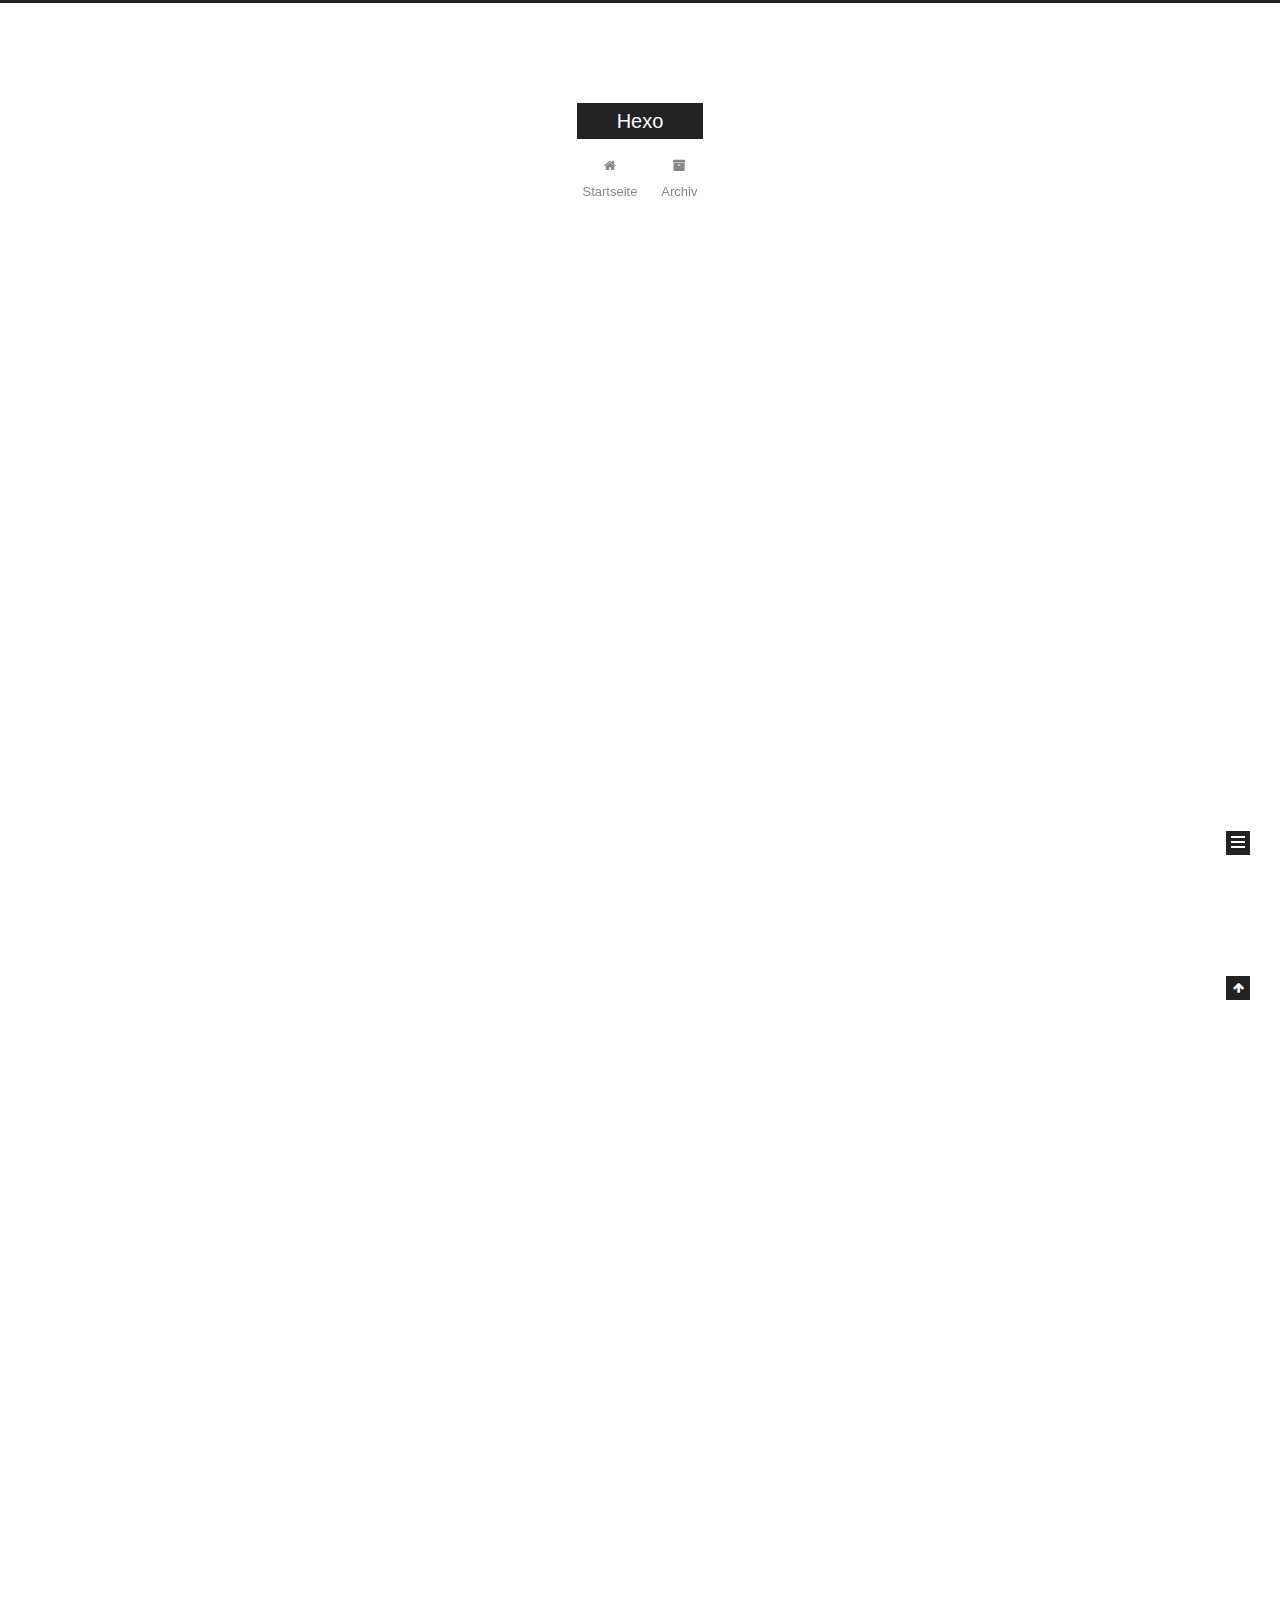
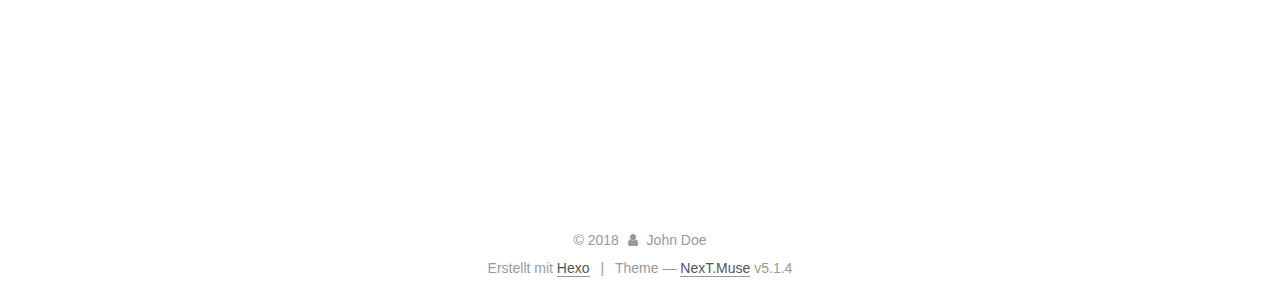
==== commit 4c1eff50: "Site updated: 2018-03-14 23:21:40" ====
--- a/index.html
+++ b/index.html
@@ -228,6 +228,125 @@
   
   
   <div class="post-block">
+    <link itemprop="mainEntityOfPage" href="http://140.143.28.171/2018/03/14/newPost/">
+
+    <span hidden itemprop="author" itemscope itemtype="http://schema.org/Person">
+      <meta itemprop="name" content="John Doe">
+      <meta itemprop="description" content="">
+      <meta itemprop="image" content="/images/avatar.gif">
+    </span>
+
+    <span hidden itemprop="publisher" itemscope itemtype="http://schema.org/Organization">
+      <meta itemprop="name" content="Hexo">
+    </span>
+
+    
+      <header class="post-header">
+
+        
+        
+          <h1 class="post-title" itemprop="name headline">
+                
+                <a class="post-title-link" href="/2018/03/14/newPost/" itemprop="url">newPost</a></h1>
+        
+
+        <div class="post-meta">
+          <span class="post-time">
+            
+              <span class="post-meta-item-icon">
+                <i class="fa fa-calendar-o"></i>
+              </span>
+              
+                <span class="post-meta-item-text">Veröffentlicht am</span>
+              
+              <time title="Post created" itemprop="dateCreated datePublished" datetime="2018-03-14T23:21:14+08:00">
+                2018-03-14
+              </time>
+            
+
+            
+
+            
+          </span>
+
+          
+
+          
+            
+          
+
+          
+          
+
+          
+
+          
+
+          
+
+        </div>
+      </header>
+    
+
+    
+    
+    
+    <div class="post-body" itemprop="articleBody">
+
+      
+      
+
+      
+        
+          
+            
+          
+        
+      
+    </div>
+    
+    
+    
+
+    
+
+    
+
+    
+
+    <footer class="post-footer">
+      
+
+      
+
+      
+
+      
+      
+        <div class="post-eof"></div>
+      
+    </footer>
+  </div>
+  
+  
+  
+  </article>
+
+
+    
+      
+
+  
+
+  
+  
+  
+
+  <article class="post post-type-normal" itemscope itemtype="http://schema.org/Article">
+  
+  
+  
+  <div class="post-block">
     <link itemprop="mainEntityOfPage" href="http://140.143.28.171/2018/03/14/hello-world/">
 
     <span hidden itemprop="author" itemscope itemtype="http://schema.org/Person">
@@ -530,7 +649,7 @@
               
                 <a href="/archives/">
               
-                  <span class="site-state-item-count">2</span>
+                  <span class="site-state-item-count">3</span>
                   <span class="site-state-item-name">Artikel</span>
                 </a>
               </div>
--- a/css/main.css
+++ b/css/main.css
@@ -1822,7 +1822,7 @@
   width: 4px;
   height: 4px;
   border-radius: 50%;
-  background: #ffff1c;
+  background: #fcffaf;
 }
 .links-of-blogroll {
   font-size: 13px;
